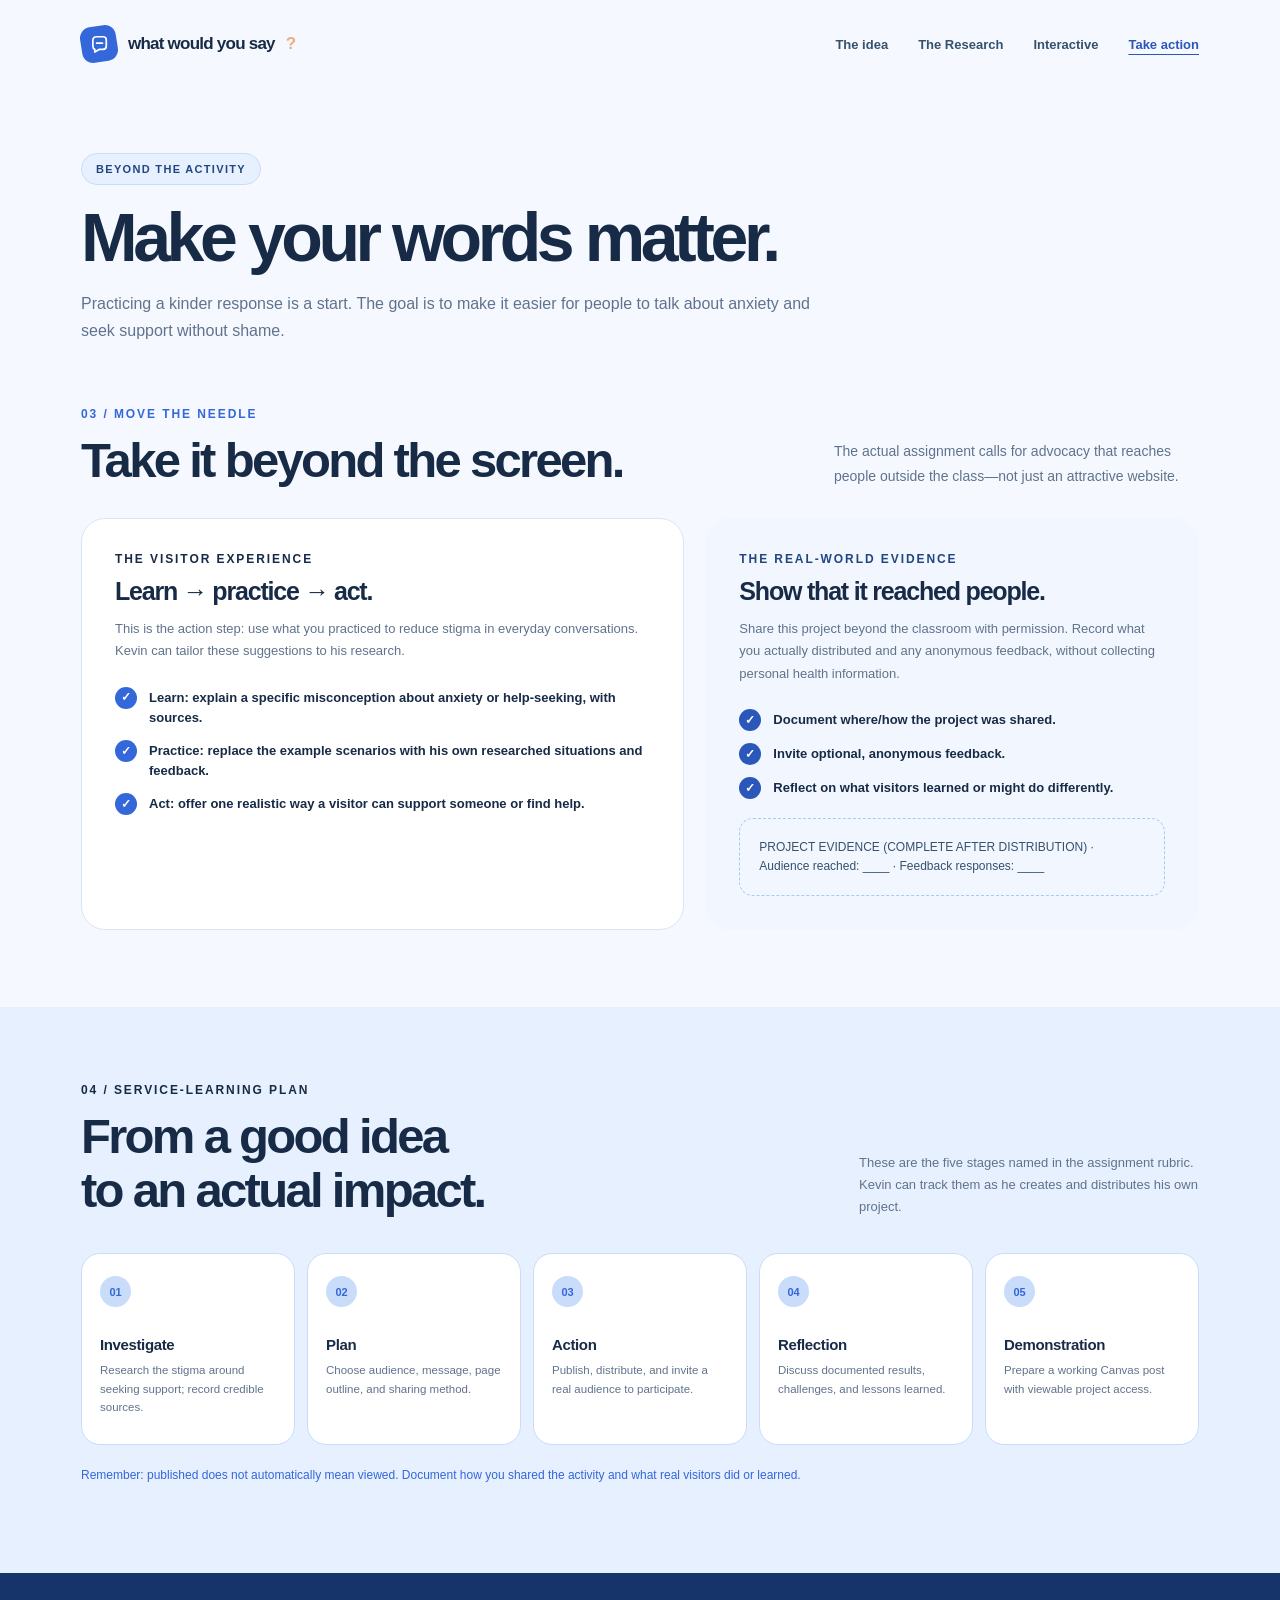
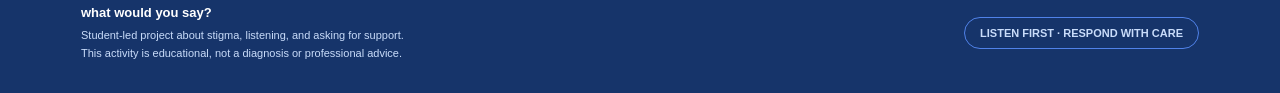
==== action.html @ 45b120b4 "Add files via upload" ====
<!doctype html>
<html lang="en">
<head>
  <meta charset="UTF-8">
  <meta name="viewport" content="width=device-width, initial-scale=1">
  <meta name="description" content="Learn how to turn supportive conversations into school-community advocacy.">
  <title>Take Action | What Would You Say?</title>
  <link rel="stylesheet" href="style.css">
  
</head>
<body>
<header class="topbar"><nav aria-label="Main navigation" class="nav shell">
<a aria-label="What Would You Say, home" class="brand" href="index.html"><span aria-hidden="true" class="brand-mark">
<svg fill="none" height="23" viewbox="0 0 24 24" width="23"><path d="M5 7.5c0-2 1.7-3.5 3.6-3.5h7c2 0 3.4 1.5 3.4 3.5v6.2c0 2-1.5 3.5-3.4 3.5h-4.1L7 20v-2.8c-1.3-.5-2-1.8-2-3.5V7.5Z" stroke-linejoin="round" stroke-width="1.8"></path><path d="M9 10.7h6" stroke-linecap="round" stroke-width="1.8"></path></svg></span>
what would you say<span class="brand-accent">?</span></a>
<div class="nav-links">
<a href="index.html">The idea</a>
<a href="research.html">The Research</a>
<a href="interactive.html">Interactive</a>
<a aria-current="page" href="action.html">Take action</a>
</div></nav></header>
<main id="top"><section class="page-intro"><div class="shell"><span class="intro-pill">Beyond the activity</span><h1>Make your words matter.</h1><p>Practicing a kinder response is a start. The goal is to make it easier for people to talk about anxiety and seek support without shame.</p></div></section><section aria-labelledby="impact-title" class="action-wrap action-wrap--page" id="impact">
<div class="shell">
<div class="section-heading">
<div><div class="eyebrow">03 / Move the needle</div><h2 id="impact-title">Take it beyond the screen.</h2></div>
<p>The actual assignment calls for advocacy that reaches people outside the class—not just an attractive website.</p>
</div>
<div class="action-grid">
<article class="action-card">
<div class="eyebrow">The visitor experience</div>
<h3>Learn → practice → act.</h3>
<p>This is the action step: use what you practiced to reduce stigma in everyday conversations. Kevin can tailor these suggestions to his research.</p>
<ul class="action-list">
<li><span class="check">✓</span><span><strong>Learn:</strong> explain a specific misconception about anxiety or help-seeking, with sources.</span></li>
<li><span class="check">✓</span><span><strong>Practice:</strong> replace the example scenarios with his own researched situations and feedback.</span></li>
<li><span class="check">✓</span><span><strong>Act:</strong> offer one realistic way a visitor can support someone or find help.</span></li>
</ul>
</article>
<article class="action-card action-card--warm">
<div class="eyebrow">The real-world evidence</div>
<h3>Show that it reached people.</h3>
<p>Share this project beyond the classroom with permission. Record what you actually distributed and any anonymous feedback, without collecting personal health information.</p>
<ul class="action-list">
<li><span class="check">✓</span><span>Document where/how the project was shared.</span></li>
<li><span class="check">✓</span><span>Invite optional, anonymous feedback.</span></li>
<li><span class="check">✓</span><span>Reflect on what visitors learned or might do differently.</span></li>
</ul>
<div class="impact-placeholder">PROJECT EVIDENCE (COMPLETE AFTER DISTRIBUTION) · Audience reached: ____ · Feedback responses: ____</div>
</article>
</div>
</div>
</section><section aria-labelledby="plan-title" class="roadmap-wrap" id="plan">
<div class="shell">
<div class="roadmap-intro">
<div><div class="eyebrow">04 / Service-learning plan</div><h2 id="plan-title">From a good idea<br/>to an actual impact.</h2></div>
<p class="muted">These are the five stages named in the assignment rubric. Kevin can track them as he creates and distributes his own project.</p>
</div>
<div class="roadmap">
<div class="roadmap-step"><div class="roadmap-number">01</div><h3>Investigate</h3><p>Research the stigma around seeking support; record credible sources.</p></div>
<div class="roadmap-step"><div class="roadmap-number">02</div><h3>Plan</h3><p>Choose audience, message, page outline, and sharing method.</p></div>
<div class="roadmap-step"><div class="roadmap-number">03</div><h3>Action</h3><p>Publish, distribute, and invite a real audience to participate.</p></div>
<div class="roadmap-step"><div class="roadmap-number">04</div><h3>Reflection</h3><p>Discuss documented results, challenges, and lessons learned.</p></div>
<div class="roadmap-step"><div class="roadmap-number">05</div><h3>Demonstration</h3><p>Prepare a working Canvas post with viewable project access.</p></div>
</div>
<p class="roadmap-tip">Remember: published does not automatically mean viewed. Document how you shared the activity and what real visitors did or learned.</p>
</div>
</section></main>
<footer><div class="shell footer-inner"><div><strong>what would you say?</strong><p>Student-led project about stigma, listening, and asking for support.<br/>This activity is educational, not a diagnosis or professional advice.</p></div><span class="footer-badge">LISTEN FIRST · RESPOND WITH CARE</span></div></footer>
</body></html>
---- style.css ----
/* WHAT WOULD YOU SAY? — BLUE DESIGN SYSTEM
   Change colors HERE. No color codes are scattered through the rules below.
   Shared by index.html, interactive.html and action.html.
   Feedback green/amber are intentionally semantic (supportive / rethink).
*/
:root {
  --ink: #182B46;
  --ink-soft: #36516B;
  --muted: #60738C;
  --paper: #F5F9FF;
  --white: #FFFFFF;
  --line: #D8E5F5;
  --blue-950: #112953;
  --blue-900: #16346A;
  --blue-800: #214680;
  --blue-700: #2B57BA;
  --blue-600: #3367DA;
  --blue-500: #5082E9;
  --blue-300: #A9C7FA;
  --blue-200: #C9DCFA;
  --blue-100: #E7F0FF;
  --blue-50: #F2F7FF;
  --sky-100: #E5F5FE;
  --mint-100: #DCF5EE;
  --mint-400: #92DFC9;
  --amber-100: #FFF0DD;
  --amber-300: #FFDFB3;
  --accent: #EDAC7A;
  --white-05: rgba(255,255,255,.055);
  --white-09: rgba(255,255,255,.09);
  --white-10: rgba(255,255,255,.10);
  --white-14: rgba(255,255,255,.14);
  --white-20: rgba(255,255,255,.20);
  --white-22: rgba(255,255,255,.22);
  --blue-glow: rgba(141,182,255,.21);
  --shadow-soft: 0 22px 55px rgba(14,49,106,.09);
  --shadow-raised: 0 9px 18px rgba(27,83,179,.18);
  --shadow-illustration: 0 32px 60px rgba(14,36,80,.24);
  --shadow-icon: 0 6px 14px rgba(24,66,129,.06);
  --radius-card: 24px;
  --site-width: 1170px;
}

    * { box-sizing: border-box; }
    html { scroll-behavior: smooth; }
    body { margin: 0; background: var(--paper); color: var(--ink); font-family: Inter, ui-sans-serif, -apple-system, BlinkMacSystemFont, "Segoe UI", sans-serif; -webkit-font-smoothing: antialiased; }
    button, a { -webkit-tap-highlight-color: transparent; }
    a { color: inherit; }
    button { font: inherit; }
    button:focus-visible, a:focus-visible, summary:focus-visible { outline: 3px solid var(--accent); outline-offset: 4px; }
    .shell { max-width: var(--site-width); margin: auto; padding-inline: 26px; }
    .eyebrow { font-size: 12px; text-transform: uppercase; letter-spacing: .16em; font-weight: 850; }
    .muted { color: var(--muted); }
    .sr-only { position: absolute; width: 1px; height: 1px; padding: 0; margin: -1px; overflow: hidden; clip: rect(0,0,0,0); white-space: nowrap; border: 0; }
    .project-note { background: var(--blue-900); color: var(--blue-100); font-size: 12px; letter-spacing: .02em; text-align: center; padding: 10px 16px; }
    .project-note strong { color: var(--amber-300); }

    /* Header */
    .topbar { position: relative; z-index: 10; }
    .nav { min-height: 88px; display: flex; justify-content: space-between; align-items: center; gap: 20px; }
    .brand { display: inline-flex; align-items: center; gap: 11px; text-decoration: none; font-size: 17px; font-weight: 880; letter-spacing: -.045em; white-space: nowrap; }
    .brand-mark { width: 36px; height: 36px; background: var(--blue-600); border-radius: 11px; display: grid; place-items: center; color: var(--white); transform: rotate(-9deg); }
    .brand-mark svg { transform: rotate(9deg); }
    .nav-links { display: flex; align-items: center; gap: 30px; }
    .nav-links a { text-decoration: none; font-size: 13px; color: var(--ink-soft); font-weight: 710; }
    .nav-links a:hover { color: var(--blue-600); }
    .nav-cta { border: 1.5px solid var(--ink); border-radius: 100px; padding: 12px 17px; font-weight: 800 !important; color: var(--ink) !important; white-space: nowrap; }
    .nav-cta:hover { background: var(--ink); color: var(--white) !important; }

    /* Hero */
    .hero > * { min-width: 0; }
    .hero { display: grid; grid-template-columns: 1.03fr .97fr; align-items: center; gap: 42px; padding-top: 61px; padding-bottom: 96px; }
    .label-pill { width: max-content; max-width: 100%; background: var(--blue-100); border: 1px solid var(--blue-200); color: var(--blue-700); font-size: 11px; border-radius: 40px; font-weight: 820; letter-spacing: .12em; padding: 10px 15px; text-transform: uppercase; }
    h1,h2,h3,p { margin-top: 0; }
    .hero h1 { font-size: clamp(53px, 6.3vw, 83px); letter-spacing: -.072em; line-height: 1.055; font-weight: 870; margin: 24px 0 23px; max-width: 720px; }
    .hero h1 .shine { color: var(--blue-600); position: relative; display: inline-block; }
    .shine:after { content: ""; position: absolute; left: 6%; right: 0%; bottom: -8px; height: 12px; border-top: 6px solid var(--accent); transform: rotate(-3deg); border-radius: 55%; }
    .hero-description { color: var(--muted); font-size: 17px; line-height: 1.78; max-width: 490px; margin-bottom: 28px; }
    .actions { display: flex; flex-wrap: wrap; align-items: center; gap: 13px; margin-bottom: 33px; }
    .button { min-height: 51px; padding: 14px 23px; border-radius: 14px; border: 0; text-decoration: none; font-weight: 790; font-size: 13px; display: inline-flex; gap: 12px; align-items: center; justify-content: center; cursor: pointer; transition: transform .2s, background .2s; }
    .button:hover { transform: translateY(-2px); }
    .button-primary { background: var(--blue-600); color: var(--white); box-shadow: var(--shadow-raised); }
    .button-primary:hover { background: var(--blue-700); }
    .button-light { background: transparent; color: var(--ink); border: 1.5px solid var(--line); }
    .hero-facts { display: flex; align-items: center; gap: 13px; flex-wrap: wrap; }
    .mini-dots { display: flex; padding-left: 2px; }
    .mini-dots span { width: 28px; height: 28px; border-radius: 50%; border: 3px solid var(--paper); margin-left: -3px; }
    .mini-dots span:nth-child(1) { background: var(--blue-500); }
    .mini-dots span:nth-child(2) { background: var(--blue-300); }
    .mini-dots span:nth-child(3) { background: var(--mint-400); }
    .hero-facts p { font-size: 12px; line-height: 1.5; color: var(--blue-700); margin: 0; }
    .hero-facts strong { color: var(--ink); }

    .hero-visual { overflow: clip; position: relative; min-width: 0; min-height: 486px; display: grid; align-items: center; }
    .visual-backdrop { position: absolute; inset: 25px 2px 0 32px; border-radius: 45% 50% 39% 48%; background: var(--blue-200); transform: rotate(-9deg); }
    .visual-backdrop:after { content: ""; position: absolute; width: 132px; height: 132px; background: var(--amber-300); border-radius: 50%; top: -33px; right: 22px; }
    .squiggle { position: absolute; top: 2px; right: 22px; width: 68px; z-index: 2; transform: rotate(11deg); }
    .illustration-card { position: relative; background: var(--blue-950); margin: 38px 24px 32px 15px; color: var(--white); border: 1px solid var(--white-22); padding: 29px; border-radius: 27px; box-shadow: var(--shadow-illustration); transform: rotate(3deg); }
    .illustration-card>* { transform: rotate(-3deg); }
    .illustration-top { display: flex; justify-content: space-between; align-items: center; padding-bottom: 24px; }
    .illustration-top span { font-size: 11px; font-weight: 850; letter-spacing: .17em; color: var(--blue-200); }
    .illustration-top .window-dots { display: flex; gap: 5px; }
    .window-dots i { display: inline-block; width: 6px; height: 6px; border-radius: 50%; background: var(--blue-300); }
    .bubble { width: fit-content; max-width: 90%; border-radius: 17px; font-size: 14px; line-height: 1.55; padding: 16px 18px; margin-bottom: 15px; }
    .bubble.theirs { background: var(--blue-800); border-bottom-left-radius: 4px; color: var(--white); }
    .bubble.yours { background: var(--mint-400); color: var(--ink); border-bottom-right-radius: 4px; margin-left: auto; }
    .response-foot { padding-top: 11px; display: flex; gap: 9px; align-items: center; color: var(--blue-200); font-size: 12px; }
    .response-foot i { display: inline-block; width: 9px; height: 9px; border-radius: 50%; background: var(--mint-400); }
    .float-note { position: absolute; z-index: 3; bottom: 13px; left: 13px; padding: 13px 17px; border-radius: 13px; background: var(--amber-300); font-size: 12px; font-weight: 830; box-shadow: var(--shadow-soft); transform: rotate(-5deg); }
    
    /* Section pattern */
    section { scroll-margin-top: 22px; }
    .section-heading { display: flex; justify-content: space-between; align-items: flex-end; gap: 38px; margin-bottom: 30px; }
    .section-heading .eyebrow { color: var(--blue-600); }
    h2 { font-size: clamp(33px, 4vw, 49px); line-height: 1.1; letter-spacing: -.055em; font-weight: 870; margin: 13px 0 0; }
    .section-heading>p { margin: 0; font-size: 14px; line-height: 1.75; max-width: 365px; color: var(--muted); }
    .section-wrap { padding-block: 82px; }

    /* three cards */
    .thinking-section { background: var(--white); border-top: 1px solid var(--line); border-bottom: 1px solid var(--line); }
    .thinking-grid { display: grid; grid-template-columns: repeat(3, 1fr); gap: 16px; }
    .thinking-card { min-height: 263px; border-radius: 22px; padding: 26px; position: relative; overflow: hidden; }
    .thinking-card:nth-child(1) { background: var(--blue-100); }
    .thinking-card:nth-child(2) { background: var(--sky-100); }
    .thinking-card:nth-child(3) { background: var(--mint-100); }
    .thinking-card .step { position: absolute; right: 23px; top: 22px; opacity: .30; font-size: 12px; font-weight: 900; }
    .thinking-icon { height: 55px; width: 55px; background: var(--white); border-radius: 16px; display: grid; place-items: center; margin-bottom: 32px; box-shadow: var(--shadow-icon); }
    .thinking-icon svg { width: 27px; height: 27px; stroke: var(--blue-600); }
    .thinking-card h3 { font-size: 20px; letter-spacing: -.04em; margin-bottom: 9px; }
    .thinking-card p { color: var(--muted); line-height: 1.65; font-size: 13px; margin: 0; }

    /* scenario */
    .scenario-wrap { padding: 86px 0 30px; }
    .scenario-panel { background: var(--blue-950); border-radius: 30px; padding: 50px 49px; position: relative; overflow: hidden; color: var(--white); box-shadow: var(--shadow-soft); }
    .scenario-panel:after { content: ""; position: absolute; top: -130px; right: -100px; height: 390px; width: 390px; background: radial-gradient(circle, var(--blue-glow), transparent 67%); pointer-events: none; }
    .scenario-header { display: flex; justify-content: space-between; align-items: center; flex-wrap: wrap; gap: 16px; border-bottom: 1px solid var(--white-14); padding-bottom: 27px; margin-bottom: 30px; }
    .scenario-header .eyebrow { color: var(--blue-300); }
    .scenario-status { background: var(--white-09); border: 1px solid var(--white-14); padding: 9px 13px; border-radius: 50px; font-size: 11px; color: var(--blue-200); font-weight: 700; }
    .scenario-grid { display: grid; grid-template-columns: .87fr 1.13fr; gap: 62px; align-items: start; }
    .scenario-title { font-size: clamp(33px, 3.5vw, 49px); letter-spacing: -.06em; line-height: 1.11; margin: 0 0 23px; max-width: 430px; }
    .scenario-copy { color: var(--blue-200); font-size: 14px; line-height: 1.8; max-width: 390px; }
    .friend-message { margin-top: 31px; background: var(--white-09); border: 1px solid var(--white-10); padding: 28px 21px; border-radius: 18px 18px 18px 4px; font-size: 15px; line-height: 1.65; font-weight: 600; }
    .friend-label { display: flex; align-items: center; gap: 9px; font-size: 11px; color: var(--blue-200); letter-spacing: .12em; text-transform: uppercase; font-weight: 820; margin-bottom: 10px; }
    .friend-avatar { display: inline-grid; place-items: center; width: 24px; height: 24px; border-radius: 50%; background: var(--blue-600); color: var(--paper); font-size: 12px; }
    .choices-label { color: var(--blue-200); font-weight: 730; font-size: 12px; margin-bottom: 14px; }
    .choices { display: grid; gap: 11px; }
    .choice { appearance: none; width: 100%; display: grid; grid-template-columns: 31px 1fr 18px; align-items: center; text-align: left; gap: 12px; min-height: 72px; border-radius: 15px; color: var(--white); border: 1.5px solid var(--white-20); background: var(--white-05); padding: 16px 19px; cursor: pointer; transition: background .18s, border-color .18s, transform .18s; }
    .choice:hover { border-color: var(--blue-300); transform: translateX(2px); background: var(--white-10); }
    .choice[aria-pressed="true"] { background: var(--blue-50); border-color: var(--blue-200); color: var(--blue-900); }
    .choice-letter { border: 1.5px solid currentColor; border-radius: 9px; width: 30px; height: 30px; display: grid; place-items: center; font-size: 11px; font-weight: 850; }
    .choice-text { font-weight: 680; font-size: 13px; line-height: 1.5; }
    .choice-arrow { font-size: 19px; text-align: right; opacity: .7; }
    .feedback { margin-top: 17px; background: var(--blue-100); color: var(--ink); border-radius: 17px; min-height: 126px; padding: 20px 21px; display: flex; flex-direction: column; justify-content: center; gap: 7px; }
    .feedback .feedback-title { font-size: 15px; font-weight: 850; display: flex; gap: 8px; align-items: center; }
    .feedback p { font-size: 13px; line-height: 1.65; margin: 0; color: var(--ink-soft); }
    .feedback[data-tone="positive"] { background: var(--mint-100); }
    .feedback[data-tone="reflect"] { background: var(--amber-100); }
    .scenario-disclaimer { border-top: 1px solid var(--white-10); margin-top: 33px; padding-top: 21px; color: var(--blue-200); font-size: 11px; line-height: 1.6; }
     .demo-indicator { margin-top: 12px; color: var(--blue-200); font-weight: 760; font-size: 12px; }
    .scenario-controls { display: flex; align-items: center; justify-content: space-between; gap: 13px; margin-top: 20px; }
    .scenario-nav-button { cursor: pointer; background: var(--blue-300); border: 0; color: var(--ink); border-radius: 12px; padding: 12px 17px; font-size: 12px; font-weight: 850; min-height: 43px; }
    .scenario-nav-button:hover:not(:disabled) { background: var(--blue-200); }
    .scenario-nav-button:disabled { cursor: not-allowed; opacity: .43; }
    .scenario-progress { color: var(--blue-200); font-size: 11px; font-weight: 750; text-align: center; }


    /* action */
    .action-wrap { padding-top: 70px; padding-bottom: 77px; }
    .action-grid { display: grid; grid-template-columns: 1.1fr .9fr; gap: 21px; }
    .action-card { background: var(--white); border: 1px solid var(--line); border-radius: 24px; padding: 33px; }
    .action-card h3 { font-size: 25px; letter-spacing: -.048em; margin: 11px 0 12px; }
    .action-card p { color: var(--muted); font-size: 13px; line-height: 1.72; }
    .action-card--warm { background: var(--blue-50); border-color: var(--blue-50); }
    .action-card--warm .eyebrow { color: var(--blue-800); }
    .action-list { list-style: none; padding: 0; margin: 25px 0 0; display: grid; gap: 13px; }
    .action-list li { display: flex; gap: 12px; align-items: flex-start; font-size: 13px; line-height: 1.55; font-weight: 640; }
    .check { flex: none; width: 22px; height: 22px; border-radius: 50%; background: var(--blue-600); color: var(--white); display: grid; place-items: center; font-size: 12px; margin-top: -1px; }
    .action-card--warm .check { background: var(--blue-700); }
    .impact-placeholder { margin-top: 19px; padding: 19px; border: 1.5px dashed var(--blue-300); border-radius: 14px; font-size: 12px; line-height: 1.6; color: var(--ink-soft); }

    /* roadmap */
    .roadmap-wrap { background: var(--blue-100); padding-block: 76px; }
    .roadmap-intro { display: flex; justify-content: space-between; align-items: flex-end; gap: 20px; }
    .roadmap-intro .muted { max-width: 340px; font-size: 13px; line-height: 1.7; margin: 0; }
    .roadmap { display: grid; grid-template-columns: repeat(5, 1fr); gap: 12px; margin-top: 35px; }
    .roadmap-step { background: var(--white); border-radius: 19px; padding: 22px 18px; min-height: 192px; border: 1px solid var(--blue-200); }
    .roadmap-number { width: 31px; height: 31px; border-radius: 50%; background: var(--blue-200); display: grid; place-items: center; font-size: 11px; font-weight: 850; color: var(--blue-600); margin-bottom: 29px; }
    .roadmap-step h3 { font-size: 15px; margin-bottom: 8px; letter-spacing: -.025em; }
    .roadmap-step p { font-size: 11.5px; line-height: 1.6; color: var(--muted); margin: 0; }
    .roadmap-tip { margin-top: 21px; color: var(--blue-600); font-size: 12px; line-height: 1.6; }

    /* sources footer */
    .research-wrap { padding-block: 72px; }
    .research-box { background: var(--white); padding: 33px 38px; border: 1px solid var(--line); border-radius: 24px; display: flex; gap: 30px; align-items: flex-start; justify-content: space-between; }
    .research-box h2 { font-size: 30px; margin: 12px 0; }
    .research-box p { font-size: 13px; color: var(--muted); line-height: 1.7; max-width: 660px; margin-bottom: 0; }
    .resource-links { display: grid; gap: 9px; min-width: 210px; }
    .resource-links a { color: var(--blue-600); text-decoration: none; background: var(--blue-100); padding: 12px 14px; font-size: 12px; font-weight: 750; border-radius: 12px; }
    .resource-links a:hover { text-decoration: underline; }
    footer { background: var(--blue-900); color: var(--blue-200); padding-block: 30px; }
    .footer-inner { display: flex; align-items: center; justify-content: space-between; gap: 25px; }
    .footer-inner strong { color: var(--white); font-size: 13px; }
    .footer-inner p { margin: 6px 0 0; color: var(--blue-200); font-size: 11px; line-height: 1.6; }
    .footer-badge { border: 1px solid var(--blue-500); border-radius: 30px; padding: 9px 15px; font-size: 11px; font-weight: 780; white-space: nowrap; }

    @media (max-width: 900px) {
      .hero { grid-template-columns: 1fr; padding-top: 34px; gap: 12px; padding-bottom: 65px; }
      .hero-visual { max-width: 570px; width: 100%; margin-inline: auto; }
      .nav-links { gap: 17px; }
      .scenario-grid { gap: 34px; }
      .roadmap { grid-template-columns: repeat(3, 1fr); }
    }
    @media (max-width: 680px) {
      .shell { padding-inline: 18px; }
      .project-note { font-size: 10px; }
      .nav { min-height: 74px; }
      .nav-links a:not(.nav-cta) { display: none; }
      .nav-cta { padding: 10px 13px; font-size: 11px !important; }
      .brand { font-size: 15px; }
      .hero h1 { font-size: clamp(49px, 12vw, 67px); }
      .hero-description { font-size: 15px; }
      .hero-visual { min-height: 411px; }
      .visual-backdrop { inset: 24px 9px 9px 14px; }
      .illustration-card { margin: 40px 17px 34px 13px; padding: 20px; }
      .bubble { font-size: 12px; }
      .float-note { bottom: 8px; left: 1px; }
      .section-heading,.roadmap-intro { align-items: flex-start; flex-direction: column; gap: 17px; }
      .section-wrap { padding-block: 61px; }
      .thinking-grid,.scenario-grid,.action-grid { grid-template-columns: 1fr; }
      .thinking-card { min-height: 210px; }
      .thinking-icon { margin-bottom: 18px; }
      .scenario-wrap { padding-top: 54px; }
      .scenario-panel { padding: 27px 19px; border-radius: 20px; }
      .scenario-header { margin-bottom: 28px; }
      .scenario-title { font-size: 38px; }
      .scenario-grid { gap: 30px; }
      .choice { padding: 13px; }
      .roadmap { grid-template-columns: repeat(2,1fr); }
      .research-box { display: block; padding: 26px; }
      .resource-links { margin-top: 21px; }
      .footer-inner { flex-direction: column; align-items: flex-start; }
    }
    @media (max-width: 380px) {
      .roadmap { grid-template-columns: 1fr; }
      .hero h1 { font-size: 46px; }
    }
    @media (prefers-reduced-motion: reduce) { html { scroll-behavior: auto; } *, *:before, *:after { transition: none !important; } }
/* All extra page styles live here too: no inline CSS in the HTML. */
.brand-accent { color: var(--accent); }
.squiggle path { stroke: var(--accent); }
.brand-mark svg path { stroke: var(--white); }
.scenario-highlight { color: var(--blue-300); font-style: normal; }
.eyebrow-blue { color: var(--blue-700); }
.nav-links a[aria-current="page"] { color: var(--blue-700); text-decoration: underline; text-underline-offset: 5px; }
.page-intro { padding-top: 65px; padding-bottom: 12px; }
.page-intro h1 { font-size: clamp(42px, 6vw, 68px); line-height: 1.07; letter-spacing: -.065em; max-width: 820px; margin: 16px 0; }
.page-intro p { max-width: 740px; font-size: 16px; line-height: 1.7; color: var(--muted); }
.intro-pill { color: var(--blue-800); background: var(--blue-100); border: 1px solid var(--blue-200); border-radius: 999px; display: inline-block; padding: 9px 14px; font-size: 11px; font-weight: 820; letter-spacing: .12em; text-transform: uppercase; }
.quick-next { background: var(--blue-100); padding-block: 57px; }
.quick-next-inner { display: flex; align-items: center; justify-content: space-between; gap: 30px; }
.quick-next h2 { font-size: clamp(29px, 3.6vw, 43px); }
.quick-next p { color: var(--muted); line-height: 1.7; margin-top: 14px; max-width: 650px; font-size: 14px; }
.page-endnote { padding: 24px 0 70px; }
.page-endnote p { color: var(--muted); font-size: 13px; line-height: 1.7; }
.action-wrap--page { padding-top: 35px; }
.scenario-wrap--page { padding-top: 30px; padding-bottom: 65px; }
.scenario-panel:after { z-index: 0; }
.scenario-panel > * { position: relative; z-index: 1; }
@media (max-width: 680px) {
  .quick-next-inner { flex-direction: column; align-items: flex-start; }
  .page-intro { padding-top: 35px; }
  .nav-links { gap: 10px; }
  .nav-links .nav-cta { display: inline-flex; }
  .scenario-controls { flex-wrap: wrap; }
}
/* Keep all three page links visible on mobile (the original one-page
   prototype hid non-CTA links; this is now a multi-page site). */
@media (max-width: 680px) {
  .nav { flex-wrap: wrap; padding-block: 16px; gap: 14px; }
  .nav-links { width: 100%; gap: 9px; justify-content: space-between; }
  .nav-links a:not(.nav-cta) { display: inline-flex; font-size: 12px; }
}
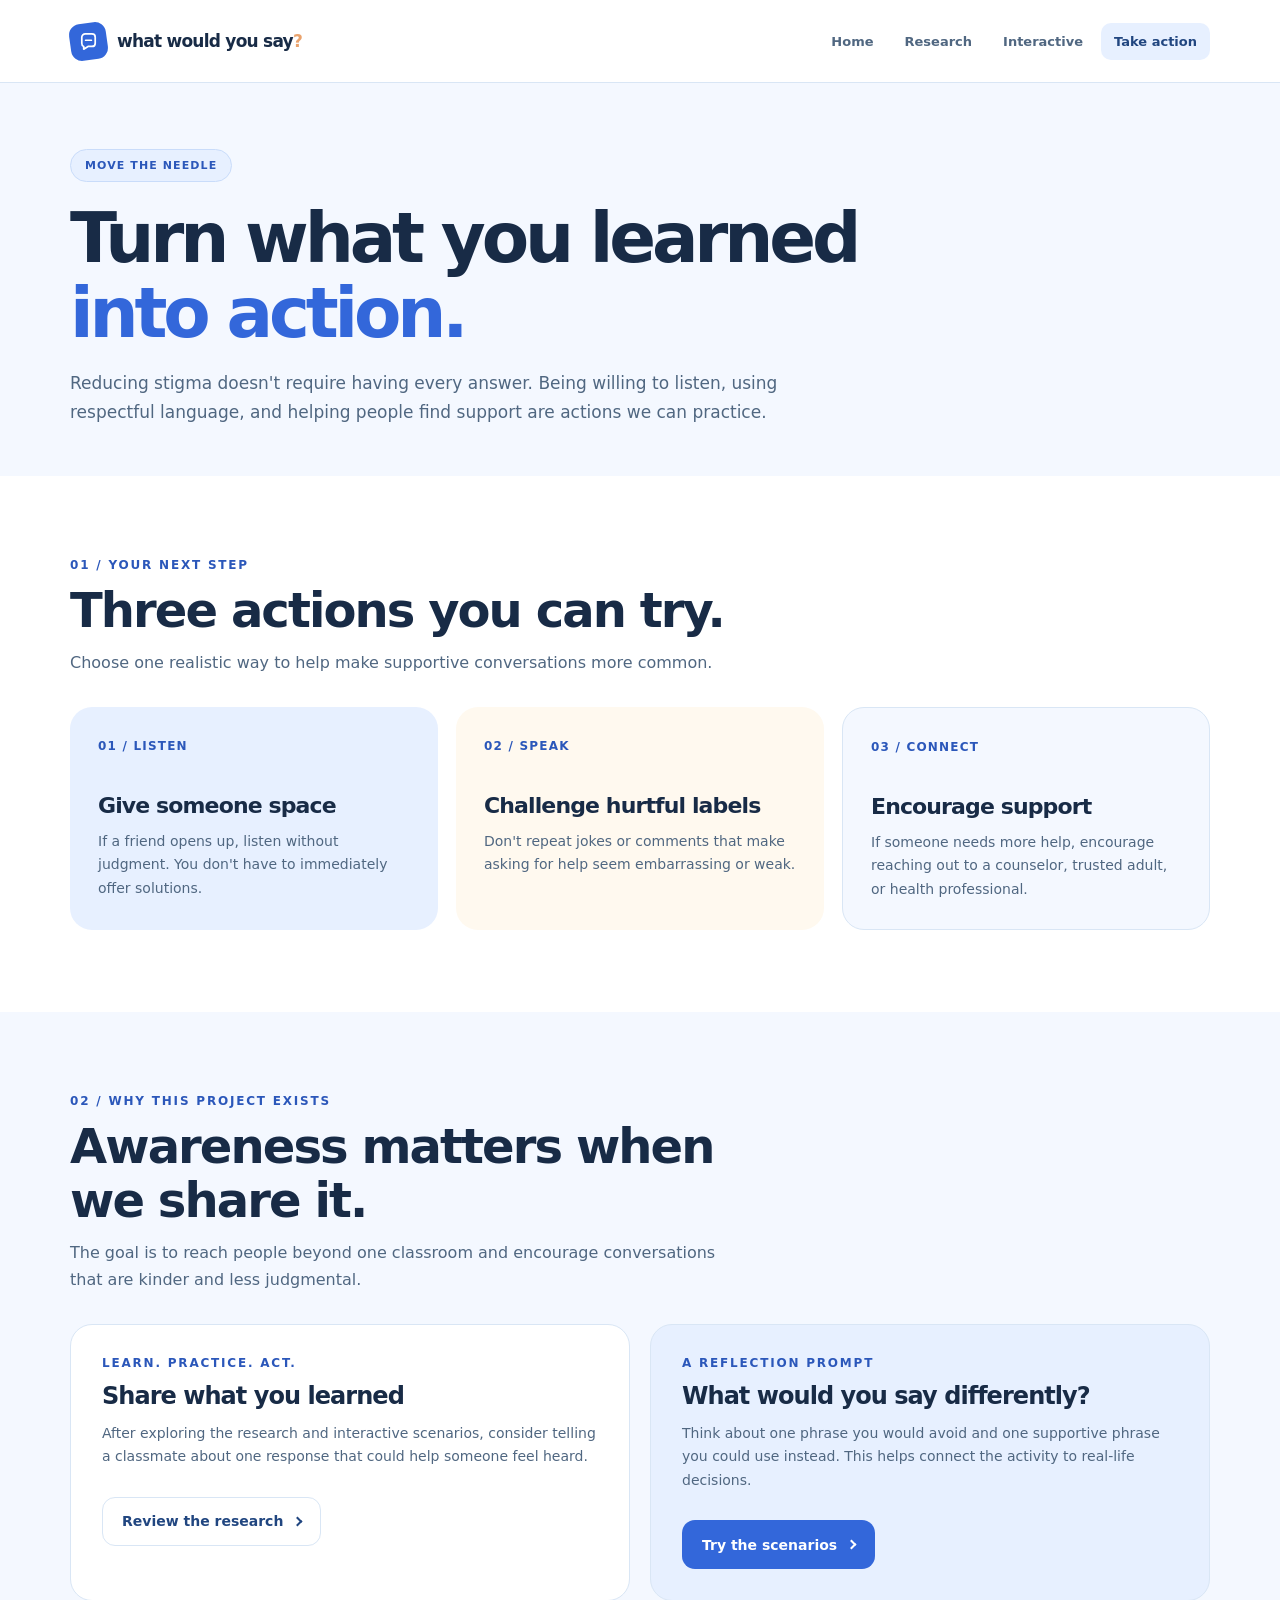
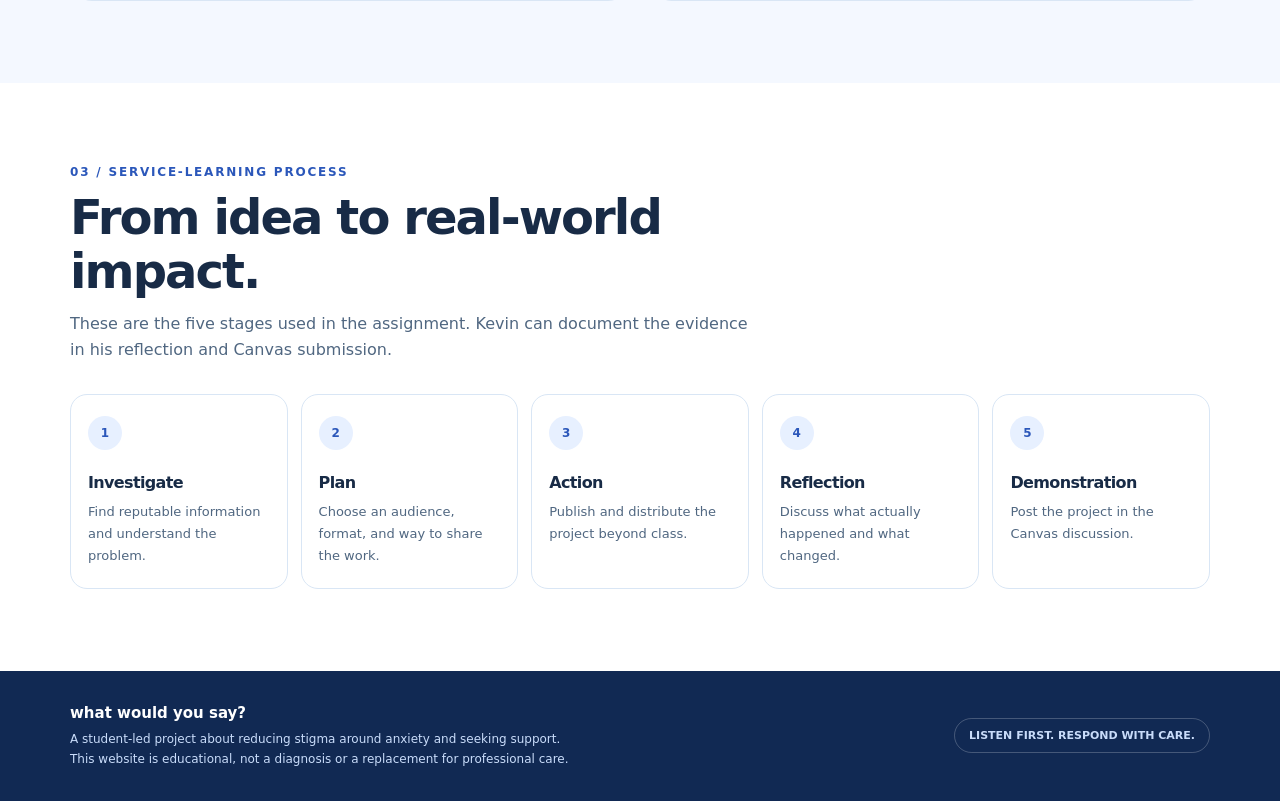
==== commit d089d028: "Add files via upload" ====
--- a/action.html
+++ b/action.html
@@ -1,69 +1,47 @@
 <!doctype html>
 <html lang="en">
 <head>
-  <meta charset="UTF-8">
+  <meta charset="utf-8">
   <meta name="viewport" content="width=device-width, initial-scale=1">
-  <meta name="description" content="Learn how to turn supportive conversations into school-community advocacy.">
-  <title>Take Action | What Would You Say?</title>
+  <meta name="description" content="Practical steps students can take to challenge mental health stigma.">
+  <title>Take action | What Would You Say?</title>
+  <link rel="icon" type="image/svg+xml" href="favicon.svg" sizes="any">
   <link rel="stylesheet" href="style.css">
   
 </head>
 <body>
-<header class="topbar"><nav aria-label="Main navigation" class="nav shell">
-<a aria-label="What Would You Say, home" class="brand" href="index.html"><span aria-hidden="true" class="brand-mark">
-<svg fill="none" height="23" viewbox="0 0 24 24" width="23"><path d="M5 7.5c0-2 1.7-3.5 3.6-3.5h7c2 0 3.4 1.5 3.4 3.5v6.2c0 2-1.5 3.5-3.4 3.5h-4.1L7 20v-2.8c-1.3-.5-2-1.8-2-3.5V7.5Z" stroke-linejoin="round" stroke-width="1.8"></path><path d="M9 10.7h6" stroke-linecap="round" stroke-width="1.8"></path></svg></span>
-what would you say<span class="brand-accent">?</span></a>
-<div class="nav-links">
-<a href="index.html">The idea</a>
-<a href="research.html">The Research</a>
+<header class="topbar"><nav class="nav shell" aria-label="Main navigation"><a class="brand" href="index.html" aria-label="What Would You Say? | Home"><span class="brand-mark" aria-hidden="true"><svg viewBox="0 0 24 24" width="23" height="23" fill="none" focusable="false"><path d="M5 7.5c0-2 1.7-3.5 3.6-3.5h7c2 0 3.4 1.5 3.4 3.5v6.2c0 2-1.5 3.5-3.4 3.5h-4.1L7 20v-2.8c-1.3-.5-2-1.8-2-3.5V7.5Z" stroke="currentColor" stroke-width="1.8" stroke-linejoin="round"/><path d="M9 10.7h6" stroke="currentColor" stroke-width="1.8" stroke-linecap="round"/></svg></span><span>what would you say<span class="brand-accent">?</span></span></a><div class="nav-links"><a href="index.html">Home</a>
+<a href="research.html">Research</a>
 <a href="interactive.html">Interactive</a>
-<a aria-current="page" href="action.html">Take action</a>
-</div></nav></header>
-<main id="top"><section class="page-intro"><div class="shell"><span class="intro-pill">Beyond the activity</span><h1>Make your words matter.</h1><p>Practicing a kinder response is a start. The goal is to make it easier for people to talk about anxiety and seek support without shame.</p></div></section><section aria-labelledby="impact-title" class="action-wrap action-wrap--page" id="impact">
-<div class="shell">
-<div class="section-heading">
-<div><div class="eyebrow">03 / Move the needle</div><h2 id="impact-title">Take it beyond the screen.</h2></div>
-<p>The actual assignment calls for advocacy that reaches people outside the class—not just an attractive website.</p>
-</div>
-<div class="action-grid">
-<article class="action-card">
-<div class="eyebrow">The visitor experience</div>
-<h3>Learn → practice → act.</h3>
-<p>This is the action step: use what you practiced to reduce stigma in everyday conversations. Kevin can tailor these suggestions to his research.</p>
-<ul class="action-list">
-<li><span class="check">✓</span><span><strong>Learn:</strong> explain a specific misconception about anxiety or help-seeking, with sources.</span></li>
-<li><span class="check">✓</span><span><strong>Practice:</strong> replace the example scenarios with his own researched situations and feedback.</span></li>
-<li><span class="check">✓</span><span><strong>Act:</strong> offer one realistic way a visitor can support someone or find help.</span></li>
-</ul>
-</article>
-<article class="action-card action-card--warm">
-<div class="eyebrow">The real-world evidence</div>
-<h3>Show that it reached people.</h3>
-<p>Share this project beyond the classroom with permission. Record what you actually distributed and any anonymous feedback, without collecting personal health information.</p>
-<ul class="action-list">
-<li><span class="check">✓</span><span>Document where/how the project was shared.</span></li>
-<li><span class="check">✓</span><span>Invite optional, anonymous feedback.</span></li>
-<li><span class="check">✓</span><span>Reflect on what visitors learned or might do differently.</span></li>
-</ul>
-<div class="impact-placeholder">PROJECT EVIDENCE (COMPLETE AFTER DISTRIBUTION) · Audience reached: ____ · Feedback responses: ____</div>
-</article>
-</div>
-</div>
-</section><section aria-labelledby="plan-title" class="roadmap-wrap" id="plan">
-<div class="shell">
-<div class="roadmap-intro">
-<div><div class="eyebrow">04 / Service-learning plan</div><h2 id="plan-title">From a good idea<br/>to an actual impact.</h2></div>
-<p class="muted">These are the five stages named in the assignment rubric. Kevin can track them as he creates and distributes his own project.</p>
-</div>
-<div class="roadmap">
-<div class="roadmap-step"><div class="roadmap-number">01</div><h3>Investigate</h3><p>Research the stigma around seeking support; record credible sources.</p></div>
-<div class="roadmap-step"><div class="roadmap-number">02</div><h3>Plan</h3><p>Choose audience, message, page outline, and sharing method.</p></div>
-<div class="roadmap-step"><div class="roadmap-number">03</div><h3>Action</h3><p>Publish, distribute, and invite a real audience to participate.</p></div>
-<div class="roadmap-step"><div class="roadmap-number">04</div><h3>Reflection</h3><p>Discuss documented results, challenges, and lessons learned.</p></div>
-<div class="roadmap-step"><div class="roadmap-number">05</div><h3>Demonstration</h3><p>Prepare a working Canvas post with viewable project access.</p></div>
-</div>
-<p class="roadmap-tip">Remember: published does not automatically mean viewed. Document how you shared the activity and what real visitors did or learned.</p>
-</div>
-</section></main>
-<footer><div class="shell footer-inner"><div><strong>what would you say?</strong><p>Student-led project about stigma, listening, and asking for support.<br/>This activity is educational, not a diagnosis or professional advice.</p></div><span class="footer-badge">LISTEN FIRST · RESPOND WITH CARE</span></div></footer>
-</body></html>+<a href="action.html" aria-current="page">Take action</a></div></nav></header>
+<main id="top">
+<section class="page-hero shell"><span class="pill">Move the needle</span><h1>Turn what you learned <span>into action.</span></h1><p>Reducing stigma doesn't require having every answer. Being willing to listen, using respectful language, and helping people find support are actions we can practice.</p></section>
+<section class="section surface-white"><div class="shell">
+  <div class="section-heading"><div class="eyebrow">01 / Your next step</div><h2>Three actions you can try.</h2><p>Choose one realistic way to help make supportive conversations more common.</p></div>
+  <div class="card-grid">
+    <article class="feature-card"><span class="feature-number">01 / LISTEN</span><h3>Give someone space</h3><p>If a friend opens up, listen without judgment. You don't have to immediately offer solutions.</p></article>
+    <article class="feature-card"><span class="feature-number">02 / SPEAK</span><h3>Challenge hurtful labels</h3><p>Don't repeat jokes or comments that make asking for help seem embarrassing or weak.</p></article>
+    <article class="feature-card"><span class="feature-number">03 / CONNECT</span><h3>Encourage support</h3><p>If someone needs more help, encourage reaching out to a counselor, trusted adult, or health professional.</p></article>
+  </div>
+</div></section>
+<section class="section"><div class="shell">
+  <div class="section-heading"><div class="eyebrow">02 / Why this project exists</div><h2>Awareness matters when we share it.</h2><p>The goal is to reach people beyond one classroom and encourage conversations that are kinder and less judgmental.</p></div>
+  <div class="action-grid">
+    <article class="action-card"><div class="eyebrow">Learn. Practice. Act.</div><h3>Share what you learned</h3><p>After exploring the research and interactive scenarios, consider telling a classmate about one response that could help someone feel heard.</p><div class="actions"><a class="button button-outline" href="research.html">Review the research<span class="button-chevron" aria-hidden="true"></span></a></div></article>
+    <article class="action-card alt"><div class="eyebrow">A reflection prompt</div><h3>What would you say differently?</h3><p>Think about one phrase you would avoid and one supportive phrase you could use instead. This helps connect the activity to real-life decisions.</p><div class="actions"><a class="button button-primary" href="interactive.html">Try the scenarios<span class="button-chevron" aria-hidden="true"></span></a></div></article>
+  </div>
+</div></section>
+<section class="section surface-white"><div class="shell">
+  <div class="section-heading"><div class="eyebrow">03 / Service-learning process</div><h2>From idea to real-world impact.</h2><p>These are the five stages used in the assignment. Kevin can document the evidence in his reflection and Canvas submission.</p></div>
+  <div class="roadmap">
+    <article class="roadmap-card"><span class="roadmap-number">1</span><h3>Investigate</h3><p>Find reputable information and understand the problem.</p></article>
+    <article class="roadmap-card"><span class="roadmap-number">2</span><h3>Plan</h3><p>Choose an audience, format, and way to share the work.</p></article>
+    <article class="roadmap-card"><span class="roadmap-number">3</span><h3>Action</h3><p>Publish and distribute the project beyond class.</p></article>
+    <article class="roadmap-card"><span class="roadmap-number">4</span><h3>Reflection</h3><p>Discuss what actually happened and what changed.</p></article>
+    <article class="roadmap-card"><span class="roadmap-number">5</span><h3>Demonstration</h3><p>Post the project in the Canvas discussion.</p></article>
+  </div>
+</div></section>
+</main>
+<footer class="footer"><div class="shell footer-inner"><div><strong>what would you say?</strong><p>A student-led project about reducing stigma around anxiety and seeking support.<br>This website is educational, not a diagnosis or a replacement for professional care.</p></div><span class="footer-tag">LISTEN FIRST. RESPOND WITH CARE.</span></div></footer>
+</body>
+</html>
--- a/style.css
+++ b/style.css
@@ -1,282 +1,236 @@
-/* WHAT WOULD YOU SAY? — BLUE DESIGN SYSTEM
-   Change colors HERE. No color codes are scattered through the rules below.
-   Shared by index.html, interactive.html and action.html.
-   Feedback green/amber are intentionally semantic (supportive / rethink).
-*/
 :root {
-  --ink: #182B46;
-  --ink-soft: #36516B;
-  --muted: #60738C;
-  --paper: #F5F9FF;
-  --white: #FFFFFF;
-  --line: #D8E5F5;
   --blue-950: #112953;
-  --blue-900: #16346A;
+  --blue-900: #16346a;
   --blue-800: #214680;
-  --blue-700: #2B57BA;
-  --blue-600: #3367DA;
-  --blue-500: #5082E9;
-  --blue-300: #A9C7FA;
-  --blue-200: #C9DCFA;
-  --blue-100: #E7F0FF;
-  --blue-50: #F2F7FF;
-  --sky-100: #E5F5FE;
-  --mint-100: #DCF5EE;
-  --mint-400: #92DFC9;
-  --amber-100: #FFF0DD;
-  --amber-300: #FFDFB3;
-  --accent: #EDAC7A;
-  --white-05: rgba(255,255,255,.055);
-  --white-09: rgba(255,255,255,.09);
-  --white-10: rgba(255,255,255,.10);
-  --white-14: rgba(255,255,255,.14);
-  --white-20: rgba(255,255,255,.20);
-  --white-22: rgba(255,255,255,.22);
-  --blue-glow: rgba(141,182,255,.21);
-  --shadow-soft: 0 22px 55px rgba(14,49,106,.09);
-  --shadow-raised: 0 9px 18px rgba(27,83,179,.18);
-  --shadow-illustration: 0 32px 60px rgba(14,36,80,.24);
-  --shadow-icon: 0 6px 14px rgba(24,66,129,.06);
-  --radius-card: 24px;
-  --site-width: 1170px;
-}
-
-    * { box-sizing: border-box; }
-    html { scroll-behavior: smooth; }
-    body { margin: 0; background: var(--paper); color: var(--ink); font-family: Inter, ui-sans-serif, -apple-system, BlinkMacSystemFont, "Segoe UI", sans-serif; -webkit-font-smoothing: antialiased; }
-    button, a { -webkit-tap-highlight-color: transparent; }
-    a { color: inherit; }
-    button { font: inherit; }
-    button:focus-visible, a:focus-visible, summary:focus-visible { outline: 3px solid var(--accent); outline-offset: 4px; }
-    .shell { max-width: var(--site-width); margin: auto; padding-inline: 26px; }
-    .eyebrow { font-size: 12px; text-transform: uppercase; letter-spacing: .16em; font-weight: 850; }
-    .muted { color: var(--muted); }
-    .sr-only { position: absolute; width: 1px; height: 1px; padding: 0; margin: -1px; overflow: hidden; clip: rect(0,0,0,0); white-space: nowrap; border: 0; }
-    .project-note { background: var(--blue-900); color: var(--blue-100); font-size: 12px; letter-spacing: .02em; text-align: center; padding: 10px 16px; }
-    .project-note strong { color: var(--amber-300); }
-
-    /* Header */
-    .topbar { position: relative; z-index: 10; }
-    .nav { min-height: 88px; display: flex; justify-content: space-between; align-items: center; gap: 20px; }
-    .brand { display: inline-flex; align-items: center; gap: 11px; text-decoration: none; font-size: 17px; font-weight: 880; letter-spacing: -.045em; white-space: nowrap; }
-    .brand-mark { width: 36px; height: 36px; background: var(--blue-600); border-radius: 11px; display: grid; place-items: center; color: var(--white); transform: rotate(-9deg); }
-    .brand-mark svg { transform: rotate(9deg); }
-    .nav-links { display: flex; align-items: center; gap: 30px; }
-    .nav-links a { text-decoration: none; font-size: 13px; color: var(--ink-soft); font-weight: 710; }
-    .nav-links a:hover { color: var(--blue-600); }
-    .nav-cta { border: 1.5px solid var(--ink); border-radius: 100px; padding: 12px 17px; font-weight: 800 !important; color: var(--ink) !important; white-space: nowrap; }
-    .nav-cta:hover { background: var(--ink); color: var(--white) !important; }
-
-    /* Hero */
-    .hero > * { min-width: 0; }
-    .hero { display: grid; grid-template-columns: 1.03fr .97fr; align-items: center; gap: 42px; padding-top: 61px; padding-bottom: 96px; }
-    .label-pill { width: max-content; max-width: 100%; background: var(--blue-100); border: 1px solid var(--blue-200); color: var(--blue-700); font-size: 11px; border-radius: 40px; font-weight: 820; letter-spacing: .12em; padding: 10px 15px; text-transform: uppercase; }
-    h1,h2,h3,p { margin-top: 0; }
-    .hero h1 { font-size: clamp(53px, 6.3vw, 83px); letter-spacing: -.072em; line-height: 1.055; font-weight: 870; margin: 24px 0 23px; max-width: 720px; }
-    .hero h1 .shine { color: var(--blue-600); position: relative; display: inline-block; }
-    .shine:after { content: ""; position: absolute; left: 6%; right: 0%; bottom: -8px; height: 12px; border-top: 6px solid var(--accent); transform: rotate(-3deg); border-radius: 55%; }
-    .hero-description { color: var(--muted); font-size: 17px; line-height: 1.78; max-width: 490px; margin-bottom: 28px; }
-    .actions { display: flex; flex-wrap: wrap; align-items: center; gap: 13px; margin-bottom: 33px; }
-    .button { min-height: 51px; padding: 14px 23px; border-radius: 14px; border: 0; text-decoration: none; font-weight: 790; font-size: 13px; display: inline-flex; gap: 12px; align-items: center; justify-content: center; cursor: pointer; transition: transform .2s, background .2s; }
-    .button:hover { transform: translateY(-2px); }
-    .button-primary { background: var(--blue-600); color: var(--white); box-shadow: var(--shadow-raised); }
-    .button-primary:hover { background: var(--blue-700); }
-    .button-light { background: transparent; color: var(--ink); border: 1.5px solid var(--line); }
-    .hero-facts { display: flex; align-items: center; gap: 13px; flex-wrap: wrap; }
-    .mini-dots { display: flex; padding-left: 2px; }
-    .mini-dots span { width: 28px; height: 28px; border-radius: 50%; border: 3px solid var(--paper); margin-left: -3px; }
-    .mini-dots span:nth-child(1) { background: var(--blue-500); }
-    .mini-dots span:nth-child(2) { background: var(--blue-300); }
-    .mini-dots span:nth-child(3) { background: var(--mint-400); }
-    .hero-facts p { font-size: 12px; line-height: 1.5; color: var(--blue-700); margin: 0; }
-    .hero-facts strong { color: var(--ink); }
-
-    .hero-visual { overflow: clip; position: relative; min-width: 0; min-height: 486px; display: grid; align-items: center; }
-    .visual-backdrop { position: absolute; inset: 25px 2px 0 32px; border-radius: 45% 50% 39% 48%; background: var(--blue-200); transform: rotate(-9deg); }
-    .visual-backdrop:after { content: ""; position: absolute; width: 132px; height: 132px; background: var(--amber-300); border-radius: 50%; top: -33px; right: 22px; }
-    .squiggle { position: absolute; top: 2px; right: 22px; width: 68px; z-index: 2; transform: rotate(11deg); }
-    .illustration-card { position: relative; background: var(--blue-950); margin: 38px 24px 32px 15px; color: var(--white); border: 1px solid var(--white-22); padding: 29px; border-radius: 27px; box-shadow: var(--shadow-illustration); transform: rotate(3deg); }
-    .illustration-card>* { transform: rotate(-3deg); }
-    .illustration-top { display: flex; justify-content: space-between; align-items: center; padding-bottom: 24px; }
-    .illustration-top span { font-size: 11px; font-weight: 850; letter-spacing: .17em; color: var(--blue-200); }
-    .illustration-top .window-dots { display: flex; gap: 5px; }
-    .window-dots i { display: inline-block; width: 6px; height: 6px; border-radius: 50%; background: var(--blue-300); }
-    .bubble { width: fit-content; max-width: 90%; border-radius: 17px; font-size: 14px; line-height: 1.55; padding: 16px 18px; margin-bottom: 15px; }
-    .bubble.theirs { background: var(--blue-800); border-bottom-left-radius: 4px; color: var(--white); }
-    .bubble.yours { background: var(--mint-400); color: var(--ink); border-bottom-right-radius: 4px; margin-left: auto; }
-    .response-foot { padding-top: 11px; display: flex; gap: 9px; align-items: center; color: var(--blue-200); font-size: 12px; }
-    .response-foot i { display: inline-block; width: 9px; height: 9px; border-radius: 50%; background: var(--mint-400); }
-    .float-note { position: absolute; z-index: 3; bottom: 13px; left: 13px; padding: 13px 17px; border-radius: 13px; background: var(--amber-300); font-size: 12px; font-weight: 830; box-shadow: var(--shadow-soft); transform: rotate(-5deg); }
-    
-    /* Section pattern */
-    section { scroll-margin-top: 22px; }
-    .section-heading { display: flex; justify-content: space-between; align-items: flex-end; gap: 38px; margin-bottom: 30px; }
-    .section-heading .eyebrow { color: var(--blue-600); }
-    h2 { font-size: clamp(33px, 4vw, 49px); line-height: 1.1; letter-spacing: -.055em; font-weight: 870; margin: 13px 0 0; }
-    .section-heading>p { margin: 0; font-size: 14px; line-height: 1.75; max-width: 365px; color: var(--muted); }
-    .section-wrap { padding-block: 82px; }
-
-    /* three cards */
-    .thinking-section { background: var(--white); border-top: 1px solid var(--line); border-bottom: 1px solid var(--line); }
-    .thinking-grid { display: grid; grid-template-columns: repeat(3, 1fr); gap: 16px; }
-    .thinking-card { min-height: 263px; border-radius: 22px; padding: 26px; position: relative; overflow: hidden; }
-    .thinking-card:nth-child(1) { background: var(--blue-100); }
-    .thinking-card:nth-child(2) { background: var(--sky-100); }
-    .thinking-card:nth-child(3) { background: var(--mint-100); }
-    .thinking-card .step { position: absolute; right: 23px; top: 22px; opacity: .30; font-size: 12px; font-weight: 900; }
-    .thinking-icon { height: 55px; width: 55px; background: var(--white); border-radius: 16px; display: grid; place-items: center; margin-bottom: 32px; box-shadow: var(--shadow-icon); }
-    .thinking-icon svg { width: 27px; height: 27px; stroke: var(--blue-600); }
-    .thinking-card h3 { font-size: 20px; letter-spacing: -.04em; margin-bottom: 9px; }
-    .thinking-card p { color: var(--muted); line-height: 1.65; font-size: 13px; margin: 0; }
-
-    /* scenario */
-    .scenario-wrap { padding: 86px 0 30px; }
-    .scenario-panel { background: var(--blue-950); border-radius: 30px; padding: 50px 49px; position: relative; overflow: hidden; color: var(--white); box-shadow: var(--shadow-soft); }
-    .scenario-panel:after { content: ""; position: absolute; top: -130px; right: -100px; height: 390px; width: 390px; background: radial-gradient(circle, var(--blue-glow), transparent 67%); pointer-events: none; }
-    .scenario-header { display: flex; justify-content: space-between; align-items: center; flex-wrap: wrap; gap: 16px; border-bottom: 1px solid var(--white-14); padding-bottom: 27px; margin-bottom: 30px; }
-    .scenario-header .eyebrow { color: var(--blue-300); }
-    .scenario-status { background: var(--white-09); border: 1px solid var(--white-14); padding: 9px 13px; border-radius: 50px; font-size: 11px; color: var(--blue-200); font-weight: 700; }
-    .scenario-grid { display: grid; grid-template-columns: .87fr 1.13fr; gap: 62px; align-items: start; }
-    .scenario-title { font-size: clamp(33px, 3.5vw, 49px); letter-spacing: -.06em; line-height: 1.11; margin: 0 0 23px; max-width: 430px; }
-    .scenario-copy { color: var(--blue-200); font-size: 14px; line-height: 1.8; max-width: 390px; }
-    .friend-message { margin-top: 31px; background: var(--white-09); border: 1px solid var(--white-10); padding: 28px 21px; border-radius: 18px 18px 18px 4px; font-size: 15px; line-height: 1.65; font-weight: 600; }
-    .friend-label { display: flex; align-items: center; gap: 9px; font-size: 11px; color: var(--blue-200); letter-spacing: .12em; text-transform: uppercase; font-weight: 820; margin-bottom: 10px; }
-    .friend-avatar { display: inline-grid; place-items: center; width: 24px; height: 24px; border-radius: 50%; background: var(--blue-600); color: var(--paper); font-size: 12px; }
-    .choices-label { color: var(--blue-200); font-weight: 730; font-size: 12px; margin-bottom: 14px; }
-    .choices { display: grid; gap: 11px; }
-    .choice { appearance: none; width: 100%; display: grid; grid-template-columns: 31px 1fr 18px; align-items: center; text-align: left; gap: 12px; min-height: 72px; border-radius: 15px; color: var(--white); border: 1.5px solid var(--white-20); background: var(--white-05); padding: 16px 19px; cursor: pointer; transition: background .18s, border-color .18s, transform .18s; }
-    .choice:hover { border-color: var(--blue-300); transform: translateX(2px); background: var(--white-10); }
-    .choice[aria-pressed="true"] { background: var(--blue-50); border-color: var(--blue-200); color: var(--blue-900); }
-    .choice-letter { border: 1.5px solid currentColor; border-radius: 9px; width: 30px; height: 30px; display: grid; place-items: center; font-size: 11px; font-weight: 850; }
-    .choice-text { font-weight: 680; font-size: 13px; line-height: 1.5; }
-    .choice-arrow { font-size: 19px; text-align: right; opacity: .7; }
-    .feedback { margin-top: 17px; background: var(--blue-100); color: var(--ink); border-radius: 17px; min-height: 126px; padding: 20px 21px; display: flex; flex-direction: column; justify-content: center; gap: 7px; }
-    .feedback .feedback-title { font-size: 15px; font-weight: 850; display: flex; gap: 8px; align-items: center; }
-    .feedback p { font-size: 13px; line-height: 1.65; margin: 0; color: var(--ink-soft); }
-    .feedback[data-tone="positive"] { background: var(--mint-100); }
-    .feedback[data-tone="reflect"] { background: var(--amber-100); }
-    .scenario-disclaimer { border-top: 1px solid var(--white-10); margin-top: 33px; padding-top: 21px; color: var(--blue-200); font-size: 11px; line-height: 1.6; }
-     .demo-indicator { margin-top: 12px; color: var(--blue-200); font-weight: 760; font-size: 12px; }
-    .scenario-controls { display: flex; align-items: center; justify-content: space-between; gap: 13px; margin-top: 20px; }
-    .scenario-nav-button { cursor: pointer; background: var(--blue-300); border: 0; color: var(--ink); border-radius: 12px; padding: 12px 17px; font-size: 12px; font-weight: 850; min-height: 43px; }
-    .scenario-nav-button:hover:not(:disabled) { background: var(--blue-200); }
-    .scenario-nav-button:disabled { cursor: not-allowed; opacity: .43; }
-    .scenario-progress { color: var(--blue-200); font-size: 11px; font-weight: 750; text-align: center; }
-
-
-    /* action */
-    .action-wrap { padding-top: 70px; padding-bottom: 77px; }
-    .action-grid { display: grid; grid-template-columns: 1.1fr .9fr; gap: 21px; }
-    .action-card { background: var(--white); border: 1px solid var(--line); border-radius: 24px; padding: 33px; }
-    .action-card h3 { font-size: 25px; letter-spacing: -.048em; margin: 11px 0 12px; }
-    .action-card p { color: var(--muted); font-size: 13px; line-height: 1.72; }
-    .action-card--warm { background: var(--blue-50); border-color: var(--blue-50); }
-    .action-card--warm .eyebrow { color: var(--blue-800); }
-    .action-list { list-style: none; padding: 0; margin: 25px 0 0; display: grid; gap: 13px; }
-    .action-list li { display: flex; gap: 12px; align-items: flex-start; font-size: 13px; line-height: 1.55; font-weight: 640; }
-    .check { flex: none; width: 22px; height: 22px; border-radius: 50%; background: var(--blue-600); color: var(--white); display: grid; place-items: center; font-size: 12px; margin-top: -1px; }
-    .action-card--warm .check { background: var(--blue-700); }
-    .impact-placeholder { margin-top: 19px; padding: 19px; border: 1.5px dashed var(--blue-300); border-radius: 14px; font-size: 12px; line-height: 1.6; color: var(--ink-soft); }
-
-    /* roadmap */
-    .roadmap-wrap { background: var(--blue-100); padding-block: 76px; }
-    .roadmap-intro { display: flex; justify-content: space-between; align-items: flex-end; gap: 20px; }
-    .roadmap-intro .muted { max-width: 340px; font-size: 13px; line-height: 1.7; margin: 0; }
-    .roadmap { display: grid; grid-template-columns: repeat(5, 1fr); gap: 12px; margin-top: 35px; }
-    .roadmap-step { background: var(--white); border-radius: 19px; padding: 22px 18px; min-height: 192px; border: 1px solid var(--blue-200); }
-    .roadmap-number { width: 31px; height: 31px; border-radius: 50%; background: var(--blue-200); display: grid; place-items: center; font-size: 11px; font-weight: 850; color: var(--blue-600); margin-bottom: 29px; }
-    .roadmap-step h3 { font-size: 15px; margin-bottom: 8px; letter-spacing: -.025em; }
-    .roadmap-step p { font-size: 11.5px; line-height: 1.6; color: var(--muted); margin: 0; }
-    .roadmap-tip { margin-top: 21px; color: var(--blue-600); font-size: 12px; line-height: 1.6; }
-
-    /* sources footer */
-    .research-wrap { padding-block: 72px; }
-    .research-box { background: var(--white); padding: 33px 38px; border: 1px solid var(--line); border-radius: 24px; display: flex; gap: 30px; align-items: flex-start; justify-content: space-between; }
-    .research-box h2 { font-size: 30px; margin: 12px 0; }
-    .research-box p { font-size: 13px; color: var(--muted); line-height: 1.7; max-width: 660px; margin-bottom: 0; }
-    .resource-links { display: grid; gap: 9px; min-width: 210px; }
-    .resource-links a { color: var(--blue-600); text-decoration: none; background: var(--blue-100); padding: 12px 14px; font-size: 12px; font-weight: 750; border-radius: 12px; }
-    .resource-links a:hover { text-decoration: underline; }
-    footer { background: var(--blue-900); color: var(--blue-200); padding-block: 30px; }
-    .footer-inner { display: flex; align-items: center; justify-content: space-between; gap: 25px; }
-    .footer-inner strong { color: var(--white); font-size: 13px; }
-    .footer-inner p { margin: 6px 0 0; color: var(--blue-200); font-size: 11px; line-height: 1.6; }
-    .footer-badge { border: 1px solid var(--blue-500); border-radius: 30px; padding: 9px 15px; font-size: 11px; font-weight: 780; white-space: nowrap; }
-
-    @media (max-width: 900px) {
-      .hero { grid-template-columns: 1fr; padding-top: 34px; gap: 12px; padding-bottom: 65px; }
-      .hero-visual { max-width: 570px; width: 100%; margin-inline: auto; }
-      .nav-links { gap: 17px; }
-      .scenario-grid { gap: 34px; }
-      .roadmap { grid-template-columns: repeat(3, 1fr); }
-    }
-    @media (max-width: 680px) {
-      .shell { padding-inline: 18px; }
-      .project-note { font-size: 10px; }
-      .nav { min-height: 74px; }
-      .nav-links a:not(.nav-cta) { display: none; }
-      .nav-cta { padding: 10px 13px; font-size: 11px !important; }
-      .brand { font-size: 15px; }
-      .hero h1 { font-size: clamp(49px, 12vw, 67px); }
-      .hero-description { font-size: 15px; }
-      .hero-visual { min-height: 411px; }
-      .visual-backdrop { inset: 24px 9px 9px 14px; }
-      .illustration-card { margin: 40px 17px 34px 13px; padding: 20px; }
-      .bubble { font-size: 12px; }
-      .float-note { bottom: 8px; left: 1px; }
-      .section-heading,.roadmap-intro { align-items: flex-start; flex-direction: column; gap: 17px; }
-      .section-wrap { padding-block: 61px; }
-      .thinking-grid,.scenario-grid,.action-grid { grid-template-columns: 1fr; }
-      .thinking-card { min-height: 210px; }
-      .thinking-icon { margin-bottom: 18px; }
-      .scenario-wrap { padding-top: 54px; }
-      .scenario-panel { padding: 27px 19px; border-radius: 20px; }
-      .scenario-header { margin-bottom: 28px; }
-      .scenario-title { font-size: 38px; }
-      .scenario-grid { gap: 30px; }
-      .choice { padding: 13px; }
-      .roadmap { grid-template-columns: repeat(2,1fr); }
-      .research-box { display: block; padding: 26px; }
-      .resource-links { margin-top: 21px; }
-      .footer-inner { flex-direction: column; align-items: flex-start; }
-    }
-    @media (max-width: 380px) {
-      .roadmap { grid-template-columns: 1fr; }
-      .hero h1 { font-size: 46px; }
-    }
-    @media (prefers-reduced-motion: reduce) { html { scroll-behavior: auto; } *, *:before, *:after { transition: none !important; } }
-/* All extra page styles live here too: no inline CSS in the HTML. */
-.brand-accent { color: var(--accent); }
-.squiggle path { stroke: var(--accent); }
-.brand-mark svg path { stroke: var(--white); }
-.scenario-highlight { color: var(--blue-300); font-style: normal; }
-.eyebrow-blue { color: var(--blue-700); }
-.nav-links a[aria-current="page"] { color: var(--blue-700); text-decoration: underline; text-underline-offset: 5px; }
-.page-intro { padding-top: 65px; padding-bottom: 12px; }
-.page-intro h1 { font-size: clamp(42px, 6vw, 68px); line-height: 1.07; letter-spacing: -.065em; max-width: 820px; margin: 16px 0; }
-.page-intro p { max-width: 740px; font-size: 16px; line-height: 1.7; color: var(--muted); }
-.intro-pill { color: var(--blue-800); background: var(--blue-100); border: 1px solid var(--blue-200); border-radius: 999px; display: inline-block; padding: 9px 14px; font-size: 11px; font-weight: 820; letter-spacing: .12em; text-transform: uppercase; }
-.quick-next { background: var(--blue-100); padding-block: 57px; }
-.quick-next-inner { display: flex; align-items: center; justify-content: space-between; gap: 30px; }
-.quick-next h2 { font-size: clamp(29px, 3.6vw, 43px); }
-.quick-next p { color: var(--muted); line-height: 1.7; margin-top: 14px; max-width: 650px; font-size: 14px; }
-.page-endnote { padding: 24px 0 70px; }
-.page-endnote p { color: var(--muted); font-size: 13px; line-height: 1.7; }
-.action-wrap--page { padding-top: 35px; }
-.scenario-wrap--page { padding-top: 30px; padding-bottom: 65px; }
-.scenario-panel:after { z-index: 0; }
-.scenario-panel > * { position: relative; z-index: 1; }
-@media (max-width: 680px) {
-  .quick-next-inner { flex-direction: column; align-items: flex-start; }
-  .page-intro { padding-top: 35px; }
-  .nav-links { gap: 10px; }
-  .nav-links .nav-cta { display: inline-flex; }
-  .scenario-controls { flex-wrap: wrap; }
-}
-/* Keep all three page links visible on mobile (the original one-page
-   prototype hid non-CTA links; this is now a multi-page site). */
-@media (max-width: 680px) {
-  .nav { flex-wrap: wrap; padding-block: 16px; gap: 14px; }
-  .nav-links { width: 100%; gap: 9px; justify-content: space-between; }
-  .nav-links a:not(.nav-cta) { display: inline-flex; font-size: 12px; }
-}
+  --blue-700: #2b57ba;
+  --blue-600: #3367da;
+  --blue-500: #5082e9;
+  --blue-300: #a9c7fa;
+  --blue-200: #c9dcfa;
+  --blue-100: #e7f0ff;
+  --blue-50: #f4f8ff;
+  --ink: #182b46;
+  --muted: #506781;
+  --white: #ffffff;
+  --line: #d9e6f5;
+  --cream: #fff9ef;
+  --accent: #eaa36d;
+  --support-bg: #d9f4ea;
+  --support-ink: #14563e;
+  --reflect-bg: #fff0db;
+  --reflect-ink: #785016;
+  --dark-glass: rgba(255,255,255,.10);
+  --dark-stroke: rgba(255,255,255,.22);
+  --shadow: 0 22px 60px rgba(17,41,83,.10);
+  --radius: 22px;
+  --max-width: 1140px;
+}
+/* Foundations */
+*, *::before, *::after { box-sizing: border-box; }
+html { scroll-behavior: smooth; }
+body { margin:0; background:var(--blue-50); color:var(--ink); font-family:Inter, ui-sans-serif, system-ui, -apple-system, "Segoe UI", sans-serif; -webkit-font-smoothing:antialiased; }
+h1,h2,h3,p { margin-top:0; }
+h1,h2,h3 { letter-spacing:-.04em; }
+p { line-height:1.68; }
+a { color:inherit; }
+a:focus-visible, button:focus-visible { outline:3px solid var(--blue-500); outline-offset:3px; }
+button { font:inherit; }
+.shell { width:min(100% - 48px,var(--max-width)); margin-inline:auto; }
+.section { padding:82px 0; }
+.eyebrow { color:var(--blue-700); font-size:12px; letter-spacing:.15em; text-transform:uppercase; font-weight:850; }
+.section-heading { max-width:680px; margin-bottom:30px; }
+.section-heading h2 { font-size:clamp(32px,4vw,48px); line-height:1.12; margin:12px 0; }
+.section-heading p { color:var(--muted); font-size:16px; margin:0; }
+.button { display:inline-flex; align-items:center; justify-content:center; gap:10px; min-height:49px; border:1px solid transparent; border-radius:13px; padding:12px 19px; font-size:14px; line-height:1.3; font-weight:750; text-decoration:none; cursor:pointer; transition:transform .15s, background .15s; }
+.button:hover { transform:translateY(-2px); }
+.button-chevron { display:inline-block; width:7px; height:7px; border-top:2px solid currentColor; border-right:2px solid currentColor; transform:rotate(45deg); flex:none; margin-left:1px; }
+.button-primary { background:var(--blue-600); color:var(--white); }
+.button-primary:hover { background:var(--blue-700); }
+.button-outline { color:var(--blue-800); background:var(--white); border-color:var(--line); }
+.button-outline:hover { background:var(--blue-100); }
+.actions { display:flex; flex-wrap:wrap; gap:12px; margin-top:28px; }
+/* Shared navigation */
+.topbar { background:var(--white); border-bottom:1px solid var(--line); }
+.nav { display:flex; justify-content:space-between; align-items:center; min-height:82px; gap:20px; }
+.brand { display:inline-flex; align-items:center; gap:10px; text-decoration:none; white-space:nowrap; font-size:17px; font-weight:850; letter-spacing:-.045em; }
+.brand-mark { background:var(--blue-600); color:var(--white); display:grid; place-items:center; border-radius:11px; width:37px; height:37px; transform:rotate(-8deg); font-size:24px; }
+.brand-mark svg { transform:rotate(8deg); display:block; }
+.brand-accent { color:var(--accent); }
+.nav-links { display:flex; align-items:center; flex-wrap:wrap; gap:5px; }
+.nav-links a { text-decoration:none; color:var(--muted); border-radius:10px; padding:11px 13px; font-size:13px; font-weight:750; }
+.nav-links a:hover, .nav-links a[aria-current="page"] { background:var(--blue-100); color:var(--blue-800); }
+/* Homepage hero */
+.hero { padding:76px 0 88px; display:grid; grid-template-columns:1.06fr .94fr; gap:55px; align-items:center; }
+.pill { display:inline-flex; border-radius:99px; background:var(--blue-100); color:var(--blue-700); padding:9px 14px; border:1px solid var(--blue-200); letter-spacing:.10em; text-transform:uppercase; font-size:11px; font-weight:850; }
+.hero h1 { font-size:clamp(49px,5.8vw,78px); line-height:1.055; max-width:660px; margin:24px 0; letter-spacing:-.065em; }
+.hero h1 em { color:var(--blue-600); font-style:normal; position:relative; }
+.hero h1 em::after { content:""; height:7px; border-top:5px solid var(--accent); border-radius:50%; position:absolute; bottom:-11px; left:4%; right:0; transform:rotate(-3deg); }
+.hero-text { color:var(--muted); font-size:17px; max-width:525px; }
+.hero-small { color:var(--muted); font-size:13px; margin:24px 0 0; }
+.hero-small strong { color:var(--ink); }
+.chat-art { overflow:clip; position:relative; isolation:isolate; padding:28px 18px 35px; min-height:420px; display:grid; place-items:center; }
+.chat-art::before { content:""; position:absolute; inset:17px 0 2px; background:var(--blue-200); border-radius:40% 58% 43% 51%; transform:rotate(-8deg); z-index:-1; }
+.chat-art::after { content:""; position:absolute; width:100px; height:100px; background:var(--cream); border-radius:50%; top:0; right:0; z-index:-1; }
+.chat-window { width:100%; max-width:445px; background:var(--blue-950); color:var(--white); border-radius:24px; padding:27px; box-shadow:var(--shadow); transform:rotate(2deg); }
+.chat-window-title { display:flex; justify-content:space-between; color:var(--blue-200); font-size:11px; font-weight:850; letter-spacing:.12em; margin-bottom:25px; }
+.window-dots { display:flex; align-items:center; gap:6px; }
+.window-dots i { display:block; width:6px; height:6px; border-radius:50%; background:var(--blue-200); }
+.bubble { width:fit-content; max-width:88%; padding:13px 17px; margin-bottom:13px; border-radius:16px; font-size:14px; line-height:1.5; }
+.bubble.incoming { background:var(--blue-800); border-bottom-left-radius:4px; }
+.bubble.outgoing { margin-left:auto; color:var(--ink); background:var(--support-bg); border-bottom-right-radius:4px; }
+.chat-note { margin-top:14px; color:var(--blue-200); font-size:12px; }
+.art-sticker { background:var(--cream); box-shadow:var(--shadow); border-radius:12px; padding:11px 16px; font-weight:850; font-size:11px; letter-spacing:.04em; position:absolute; left:10px; bottom:6px; transform:rotate(-5deg); }
+/* Shared feature cards */
+.surface-white { background:var(--white); }
+.card-grid { display:grid; grid-template-columns:repeat(3,minmax(0,1fr)); gap:18px; }
+.feature-card { border-radius:var(--radius); background:var(--blue-100); padding:28px; min-width:0; }
+.feature-card:nth-child(2) { background:var(--cream); }
+.feature-card:nth-child(3) { background:var(--blue-50); border:1px solid var(--line); }
+.feature-number { display:inline-block; color:var(--blue-700); font-weight:850; letter-spacing:.1em; font-size:12px; margin-bottom:40px; }
+.feature-card h3 { font-size:22px; margin:0 0 12px; }
+.feature-card p { font-size:14px; color:var(--muted); margin:0; }
+.banner { background:var(--blue-100); border-block:1px solid var(--line); padding:56px 0; }
+.banner-inner { display:flex; justify-content:space-between; gap:32px; align-items:center; }
+.banner h2 { font-size:clamp(29px,3.2vw,41px); max-width:650px; margin:10px 0; }
+.banner p { max-width:650px; margin:0; color:var(--muted); }
+/* Inside pages */
+.page-hero { padding:66px 0 50px; }
+.page-hero h1 { font-size:clamp(43px,5.4vw,69px); line-height:1.08; max-width:840px; margin:19px 0; letter-spacing:-.06em; }
+.page-hero h1 span { color:var(--blue-600); }
+.page-hero p { max-width:760px; font-size:17px; color:var(--muted); margin-bottom:0; }
+/* Research */
+.fact-card { background:var(--white); border:1px solid var(--line); border-radius:var(--radius); padding:27px; display:flex; flex-direction:column; }
+.fact-card .feature-number { margin-bottom:24px; }
+.fact-card h3 { font-size:21px; line-height:1.22; margin:0 0 14px; }
+.fact-card p { color:var(--muted); font-size:14px; margin:0 0 18px; }
+.fact-takeaway { margin-top:auto; padding-top:14px; border-top:1px solid var(--line); font-size:13px; line-height:1.55; color:var(--blue-800); font-weight:750; }
+.insight-grid { display:grid; grid-template-columns:.95fr 1.05fr; gap:55px; align-items:center; }
+.insight-grid h2 { font-size:clamp(31px,4vw,47px); line-height:1.12; margin:12px 0; }
+.insight-grid p { font-size:15px; color:var(--muted); }
+.flow-steps { border-radius:var(--radius); padding:27px; background:var(--white); border:1px solid var(--line); }
+.flow-step { display:flex; align-items:flex-start; gap:15px; padding:17px 0; }
+.flow-step:not(:last-child) { border-bottom:1px solid var(--line); }
+.flow-step .circle { flex:none; width:35px; height:35px; border-radius:50%; background:var(--blue-100); color:var(--blue-700); display:grid; place-items:center; font-weight:850; }
+.flow-step h3 { font-size:16px; margin:2px 0 4px; }
+.flow-step p { margin:0; color:var(--muted); font-size:13px; }
+.response-list { display:grid; gap:15px; }
+.response-pair { display:grid; grid-template-columns:1fr 1fr; gap:12px; padding:16px; background:var(--white); border:1px solid var(--line); border-radius:18px; }
+.response { padding:19px; border-radius:13px; min-width:0; }
+.response.before { background:var(--reflect-bg); }
+.response.after { background:var(--support-bg); }
+.response-label { font-weight:850; font-size:11px; text-transform:uppercase; letter-spacing:.11em; }
+.response.before .response-label { color:var(--reflect-ink); }
+.response.after .response-label { color:var(--support-ink); }
+.response-quote { font-size:16px; font-weight:750; line-height:1.45; margin:12px 0 0; }
+.response small { display:block; font-size:12px; margin-top:8px; line-height:1.5; }
+.support-band { background:var(--blue-950); color:var(--white); }
+.support-band .eyebrow { color:var(--blue-300); }
+.support-band h2 { font-size:clamp(32px,4vw,48px); line-height:1.13; max-width:650px; margin:14px 0; }
+.support-band p { max-width:800px; color:var(--blue-200); }
+.support-band strong { color:var(--white); }
+/* Research citations and source list */
+.citation { display:inline-block; padding:2px 3px; color:var(--blue-700); font-size:13px; font-weight:750; white-space:nowrap; text-underline-offset:3px; }
+.citation:hover, .source-heading a:hover { color:var(--blue-900); }
+#sources, .source-entry { scroll-margin-top:24px; }
+.source-list { display:grid; gap:18px; margin:0; padding:0; list-style:none; }
+.source-entry { min-width:0; padding:27px; border:1px solid var(--line); border-radius:var(--radius); background:var(--blue-50); }
+.source-entry:target { outline:2px solid var(--blue-600); outline-offset:3px; }
+.source-heading { display:flex; align-items:baseline; gap:12px; }
+.source-number { flex:none; color:var(--blue-700); font-size:14px; font-weight:850; }
+.source-heading h3 { min-width:0; margin:0; font-size:21px; line-height:1.35; }
+.source-heading a { color:var(--blue-800); text-decoration-thickness:1px; text-underline-offset:4px; overflow-wrap:anywhere; }
+.source-meta { margin:12px 0 8px; color:var(--muted); font-size:13px; }
+.source-description { max-width:850px; margin:0; color:var(--muted); font-size:14px; }
+.sources-note { margin:22px 0 0; color:var(--muted); font-size:13px; }
+/* Interactive */
+.activity { padding:8px 0 65px; }
+.activity-panel { background:var(--blue-950); border-radius:28px; padding:41px; color:var(--white); box-shadow:var(--shadow); }
+.activity-top { display:flex; flex-wrap:wrap; align-items:center; justify-content:space-between; gap:15px; border-bottom:1px solid var(--dark-stroke); padding-bottom:22px; margin-bottom:30px; }
+.activity-top .eyebrow { color:var(--blue-300); }
+.activity-count { background:var(--dark-glass); color:var(--blue-200); padding:9px 15px; border-radius:99px; font-size:12px; font-weight:750; }
+.activity-grid { display:grid; grid-template-columns:.9fr 1.1fr; align-items:start; gap:42px; }
+.activity-grid h2 { font-size:clamp(31px,3.5vw,45px); margin:0 0 18px; line-height:1.13; }
+.activity-grid h2 em { color:var(--blue-300); font-style:normal; }
+.activity-intro { color:var(--blue-200); font-size:15px; }
+.friend-message { background:var(--dark-glass); border:1px solid var(--dark-stroke); padding:24px; margin-top:24px; border-radius:16px 16px 16px 4px; }
+.friend-label { color:var(--blue-200); font-weight:750; font-size:11px; letter-spacing:.09em; text-transform:uppercase; margin-bottom:12px; }
+.friend-quote { font-size:16px; line-height:1.65; }
+.choice-prompt { color:var(--blue-200); font-weight:850; text-transform:uppercase; letter-spacing:.04em; font-size:11px; margin-bottom:14px; }
+.choices { display:grid; gap:10px; }
+.choice { display:grid; grid-template-columns:29px minmax(0,1fr) 18px; gap:13px; align-items:center; text-align:left; width:100%; padding:16px; background:var(--dark-glass); color:var(--white); border:1.5px solid var(--dark-stroke); border-radius:13px; cursor:pointer; font-size:14px; line-height:1.5; }
+.choice:hover { border-color:var(--blue-300); }
+.choice[aria-pressed="true"] { background:var(--blue-100); color:var(--blue-950); border-color:var(--blue-100); }
+.choice-arrow { display:grid; place-items:center; opacity:.75; }
+.choice-arrow::after { content:""; width:7px; height:7px; border-top:2px solid currentColor; border-right:2px solid currentColor; transform:rotate(45deg); }
+.choice-letter { height:29px; width:29px; display:grid; place-items:center; border:1.5px solid currentColor; border-radius:8px; font-size:12px; font-weight:850; }
+.feedback { padding:20px; margin-top:15px; min-height:116px; background:var(--blue-100); color:var(--blue-950); border-radius:15px; }
+.feedback[data-tone="positive"] { background:var(--support-bg); color:var(--support-ink); }
+.feedback[data-tone="reflect"] { background:var(--reflect-bg); color:var(--reflect-ink); }
+.feedback-title { font-weight:850; font-size:16px; margin-bottom:8px; }
+.feedback p { font-size:14px; margin:0; }
+.activity-controls { display:flex; align-items:center; justify-content:space-between; gap:12px; margin-top:19px; }
+.activity-controls button { border:0; background:var(--blue-200); color:var(--blue-950); border-radius:11px; padding:12px 16px; min-height:45px; font-weight:850; font-size:13px; cursor:pointer; }
+.activity-controls button:hover:not(:disabled) { background:var(--white); }
+#previous-scenario::before, #next-scenario::after { content:""; display:inline-block; width:7px; height:7px; border-top:2px solid currentColor; border-right:2px solid currentColor; vertical-align:1px; }
+#previous-scenario::before { transform:rotate(225deg); margin-right:9px; }
+#next-scenario::after { transform:rotate(45deg); margin-left:9px; }
+#next-scenario.is-restart::after { display:none; }
+.activity-controls button:disabled { opacity:.45; cursor:not-allowed; }
+.activity-controls span { color:var(--blue-200); font-size:12px; font-weight:750; white-space:nowrap; }
+.activity-note { border-top:1px solid var(--dark-stroke); margin:28px 0 0; padding-top:19px; font-size:12px; color:var(--blue-200); }
+/* Action page */
+.action-grid { display:grid; grid-template-columns:1fr 1fr; gap:20px; }
+.action-card { border:1px solid var(--line); background:var(--white); padding:31px; border-radius:var(--radius); }
+.action-card.alt { background:var(--blue-100); }
+.action-card h3 { font-size:24px; margin:12px 0; }
+.action-card p, .action-card li { color:var(--muted); font-size:14px; }
+.action-card ul { padding-left:21px; line-height:1.9; }
+.roadmap { display:grid; grid-template-columns:repeat(5,minmax(0,1fr)); gap:13px; }
+.roadmap-card { border:1px solid var(--line); border-radius:17px; background:var(--white); padding:21px 17px; }
+.roadmap-number { display:grid; place-items:center; height:34px; width:34px; border-radius:50%; background:var(--blue-100); color:var(--blue-700); font-size:12px; font-weight:850; margin-bottom:23px; }
+.roadmap-card h3 { font-size:16px; margin:0 0 9px; }
+.roadmap-card p { color:var(--muted); font-size:13px; margin:0; }
+/* Footer */
+.footer { background:var(--blue-950); color:var(--white); padding:32px 0; }
+.footer-inner { display:flex; align-items:center; justify-content:space-between; gap:24px; }
+.footer strong { font-size:15px; }
+.footer p { color:var(--blue-200); font-size:12px; margin:7px 0 0; max-width:680px; }
+.footer-tag { border:1px solid var(--dark-stroke); color:var(--blue-200); border-radius:99px; padding:10px 14px; white-space:nowrap; font-size:11px; font-weight:750; }
+/* Responsive */
+@media (max-width:900px) {
+  .hero, .activity-grid, .insight-grid { grid-template-columns:1fr; }
+  .hero { padding:52px 0 60px; gap:20px; }
+  .chat-art { max-width:570px; margin:auto; width:100%; }
+  .activity-grid { gap:25px; }
+  .roadmap { grid-template-columns:repeat(3,minmax(0,1fr)); }
+}
+@media (max-width:680px) {
+  .shell { width:calc(100% - 34px); }
+  .section { padding:58px 0; }
+  .nav { padding:13px 0; flex-direction:column; align-items:stretch; gap:10px; }
+  .brand { font-size:16px; }
+  .nav-links { justify-content:space-between; gap:4px; }
+  .nav-links a { font-size:12px; padding:10px 8px; }
+  .hero h1 { font-size:clamp(43px,11vw,62px); }
+  .hero-text, .page-hero p { font-size:15px; }
+  .chat-art { min-height:370px; padding-inline:8px; }
+  .chat-window { padding:22px; }
+  .bubble { font-size:13px; }
+  .card-grid, .action-grid { grid-template-columns:1fr; }
+  .feature-number { margin-bottom:26px; }
+  .banner-inner { flex-direction:column; align-items:flex-start; }
+  .page-hero { padding:44px 0 36px; }
+  .page-hero h1 { font-size:clamp(39px,10.4vw,56px); }
+  .response-pair { grid-template-columns:1fr; }
+  .activity-panel { padding:24px 19px; border-radius:20px; }
+  .activity-grid h2 { font-size:35px; }
+  .roadmap { grid-template-columns:repeat(2,minmax(0,1fr)); }
+  .footer-inner { flex-direction:column; align-items:flex-start; }
+}
+@media (max-width:390px) {
+  .nav-links a { font-size:11px; padding:9px 5px; }
+  .roadmap { grid-template-columns:1fr; }
+  .activity-controls { flex-wrap:wrap; }
+  .activity-controls span { order:-1; width:100%; text-align:center; }
+}
+@media (prefers-reduced-motion:reduce) { html { scroll-behavior:auto; } .button { transition:none; } }
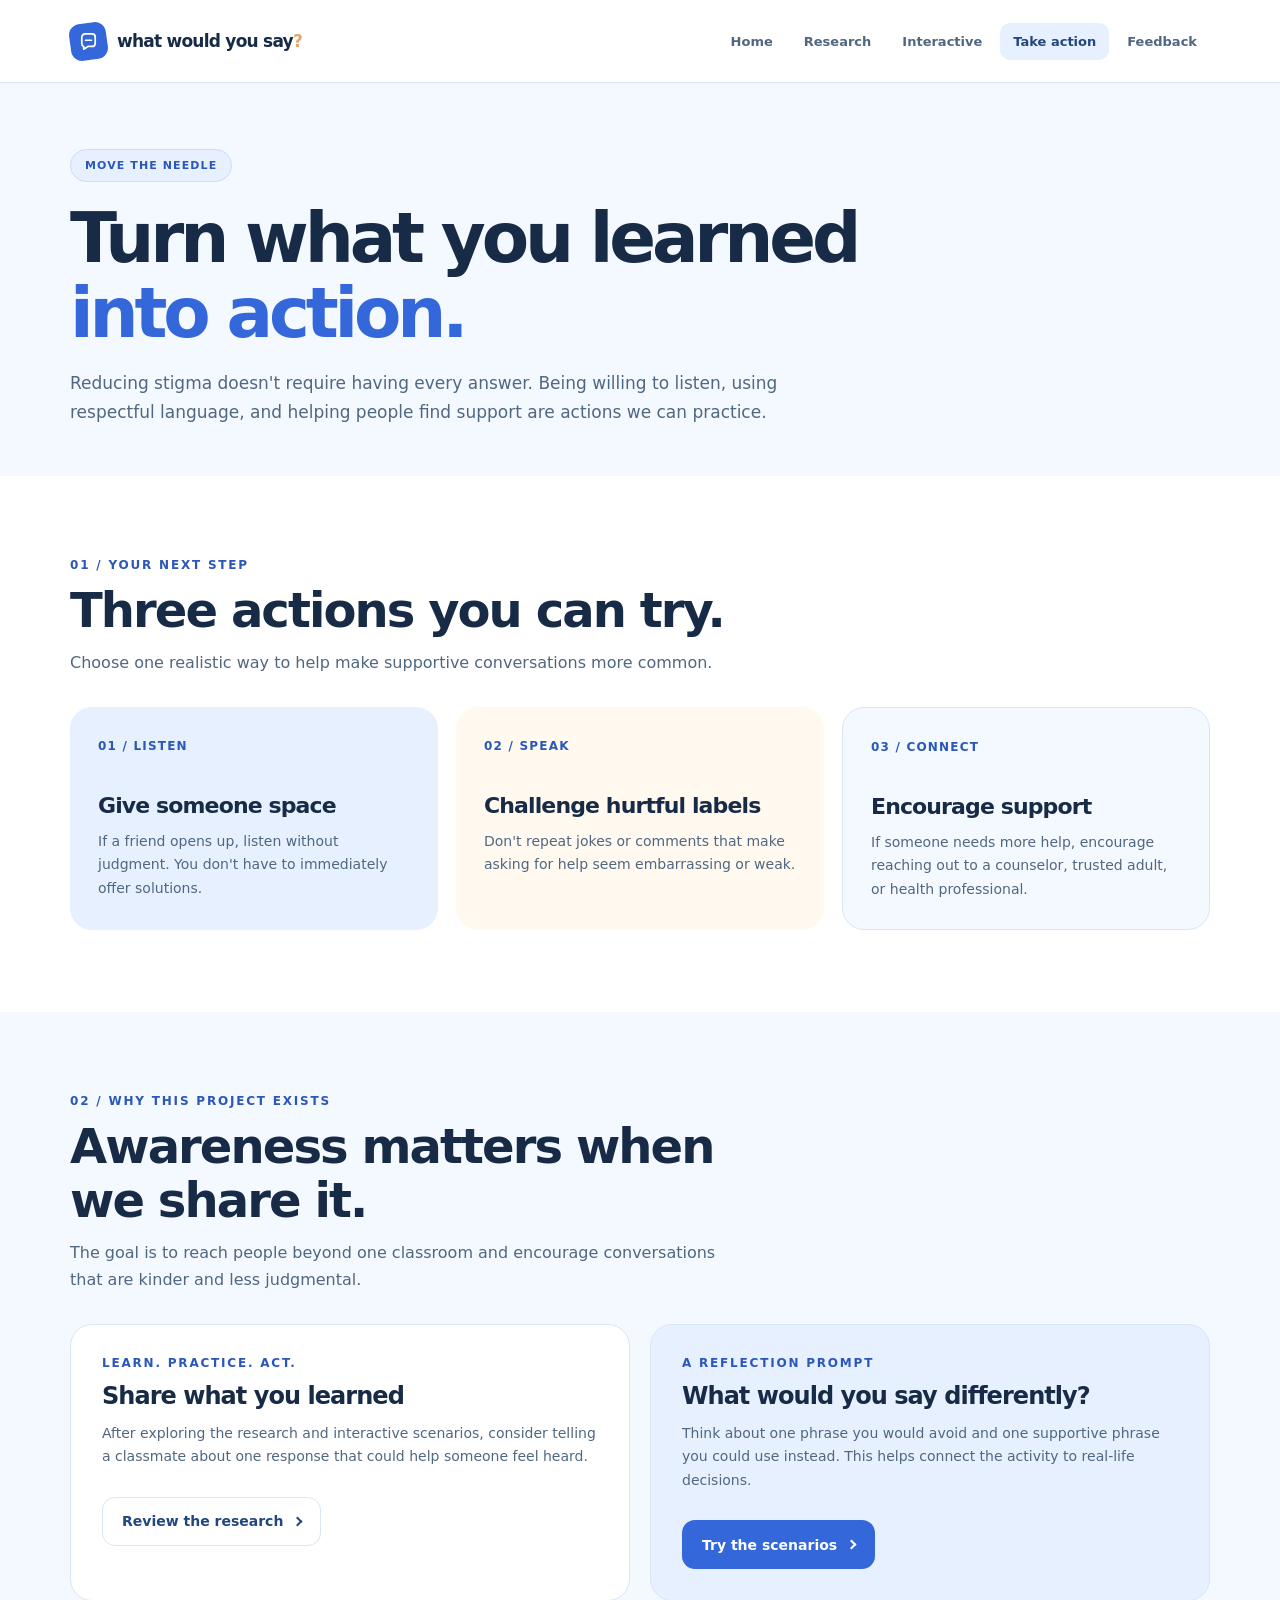
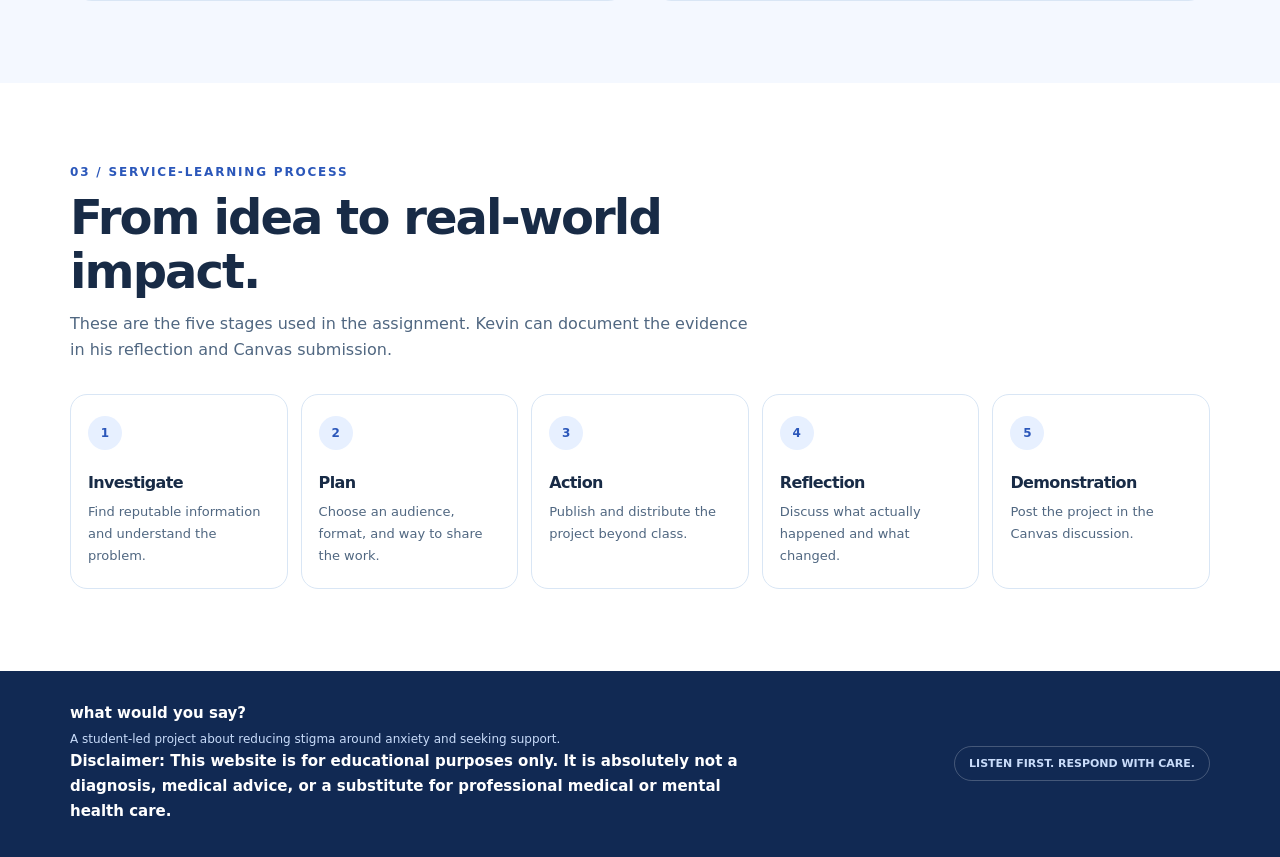
==== commit e97e7a53: "Add files via upload" ====
--- a/action.html
+++ b/action.html
@@ -13,7 +13,8 @@
 <header class="topbar"><nav class="nav shell" aria-label="Main navigation"><a class="brand" href="index.html" aria-label="What Would You Say? | Home"><span class="brand-mark" aria-hidden="true"><svg viewBox="0 0 24 24" width="23" height="23" fill="none" focusable="false"><path d="M5 7.5c0-2 1.7-3.5 3.6-3.5h7c2 0 3.4 1.5 3.4 3.5v6.2c0 2-1.5 3.5-3.4 3.5h-4.1L7 20v-2.8c-1.3-.5-2-1.8-2-3.5V7.5Z" stroke="currentColor" stroke-width="1.8" stroke-linejoin="round"/><path d="M9 10.7h6" stroke="currentColor" stroke-width="1.8" stroke-linecap="round"/></svg></span><span>what would you say<span class="brand-accent">?</span></span></a><div class="nav-links"><a href="index.html">Home</a>
 <a href="research.html">Research</a>
 <a href="interactive.html">Interactive</a>
-<a href="action.html" aria-current="page">Take action</a></div></nav></header>
+<a href="action.html" aria-current="page">Take action</a>
+<a href="feedback.html">Feedback</a></div></nav></header>
 <main id="top">
 <section class="page-hero shell"><span class="pill">Move the needle</span><h1>Turn what you learned <span>into action.</span></h1><p>Reducing stigma doesn't require having every answer. Being willing to listen, using respectful language, and helping people find support are actions we can practice.</p></section>
 <section class="section surface-white"><div class="shell">
@@ -42,6 +43,6 @@
   </div>
 </div></section>
 </main>
-<footer class="footer"><div class="shell footer-inner"><div><strong>what would you say?</strong><p>A student-led project about reducing stigma around anxiety and seeking support.<br>This website is educational, not a diagnosis or a replacement for professional care.</p></div><span class="footer-tag">LISTEN FIRST. RESPOND WITH CARE.</span></div></footer>
+<footer class="footer"><div class="shell footer-inner"><div><strong>what would you say?</strong><p>A student-led project about reducing stigma around anxiety and seeking support.<br><strong>Disclaimer: This website is for educational purposes only. It is absolutely not a diagnosis, medical advice, or a substitute for professional medical or mental health care.</strong></p></div><span class="footer-tag">LISTEN FIRST. RESPOND WITH CARE.</span></div></footer>
 </body>
 </html>
--- a/style.css
+++ b/style.css
@@ -91,6 +91,7 @@
 .feature-card p { font-size:14px; color:var(--muted); margin:0; }
 .banner { background:var(--blue-100); border-block:1px solid var(--line); padding:56px 0; }
 .banner-inner { display:flex; justify-content:space-between; gap:32px; align-items:center; }
+.banner-inner .actions { margin-top:0; flex-shrink:0; }
 .banner h2 { font-size:clamp(29px,3.2vw,41px); max-width:650px; margin:10px 0; }
 .banner p { max-width:650px; margin:0; color:var(--muted); }
 /* Inside pages */
@@ -190,10 +191,19 @@
 .roadmap-number { display:grid; place-items:center; height:34px; width:34px; border-radius:50%; background:var(--blue-100); color:var(--blue-700); font-size:12px; font-weight:850; margin-bottom:23px; }
 .roadmap-card h3 { font-size:16px; margin:0 0 9px; }
 .roadmap-card p { color:var(--muted); font-size:13px; margin:0; }
+/* Feedback page */
+.feedback-section { padding-bottom:82px; }
+.form-panel { overflow:hidden; border:1px solid var(--line); border-radius:var(--radius); background:var(--white); }
+.form-panel-heading { padding:28px; border-bottom:1px solid var(--line); }
+.form-panel-heading h2 { margin:12px 0; font-size:clamp(25px,3vw,34px); line-height:1.2; }
+.form-panel-heading p { margin:0; color:var(--muted); font-size:14px; }
+.feedback-form { display:block; width:100%; height:1100px; border:0; background:var(--white); }
+.feedback-form:focus-visible { outline:3px solid var(--blue-500); outline-offset:-3px; }
 /* Footer */
 .footer { background:var(--blue-950); color:var(--white); padding:32px 0; }
 .footer-inner { display:flex; align-items:center; justify-content:space-between; gap:24px; }
 .footer strong { font-size:15px; }
+.footer p strong { color:var(--white); font-weight:800; }
 .footer p { color:var(--blue-200); font-size:12px; margin:7px 0 0; max-width:680px; }
 .footer-tag { border:1px solid var(--dark-stroke); color:var(--blue-200); border-radius:99px; padding:10px 14px; white-space:nowrap; font-size:11px; font-weight:750; }
 /* Responsive */
@@ -210,7 +220,7 @@
   .nav { padding:13px 0; flex-direction:column; align-items:stretch; gap:10px; }
   .brand { font-size:16px; }
   .nav-links { justify-content:space-between; gap:4px; }
-  .nav-links a { font-size:12px; padding:10px 8px; }
+  .nav-links a { font-size:clamp(10px,2.8vw,12px); padding:10px 4px; }
   .hero h1 { font-size:clamp(43px,11vw,62px); }
   .hero-text, .page-hero p { font-size:15px; }
   .chat-art { min-height:370px; padding-inline:8px; }
@@ -226,9 +236,11 @@
   .activity-grid h2 { font-size:35px; }
   .roadmap { grid-template-columns:repeat(2,minmax(0,1fr)); }
   .footer-inner { flex-direction:column; align-items:flex-start; }
+  .feedback-section { padding-bottom:58px; }
+  .form-panel-heading { padding:22px 18px; }
 }
 @media (max-width:390px) {
-  .nav-links a { font-size:11px; padding:9px 5px; }
+  .nav-links a { font-size:10px; padding:10px 3px; }
   .roadmap { grid-template-columns:1fr; }
   .activity-controls { flex-wrap:wrap; }
   .activity-controls span { order:-1; width:100%; text-align:center; }
